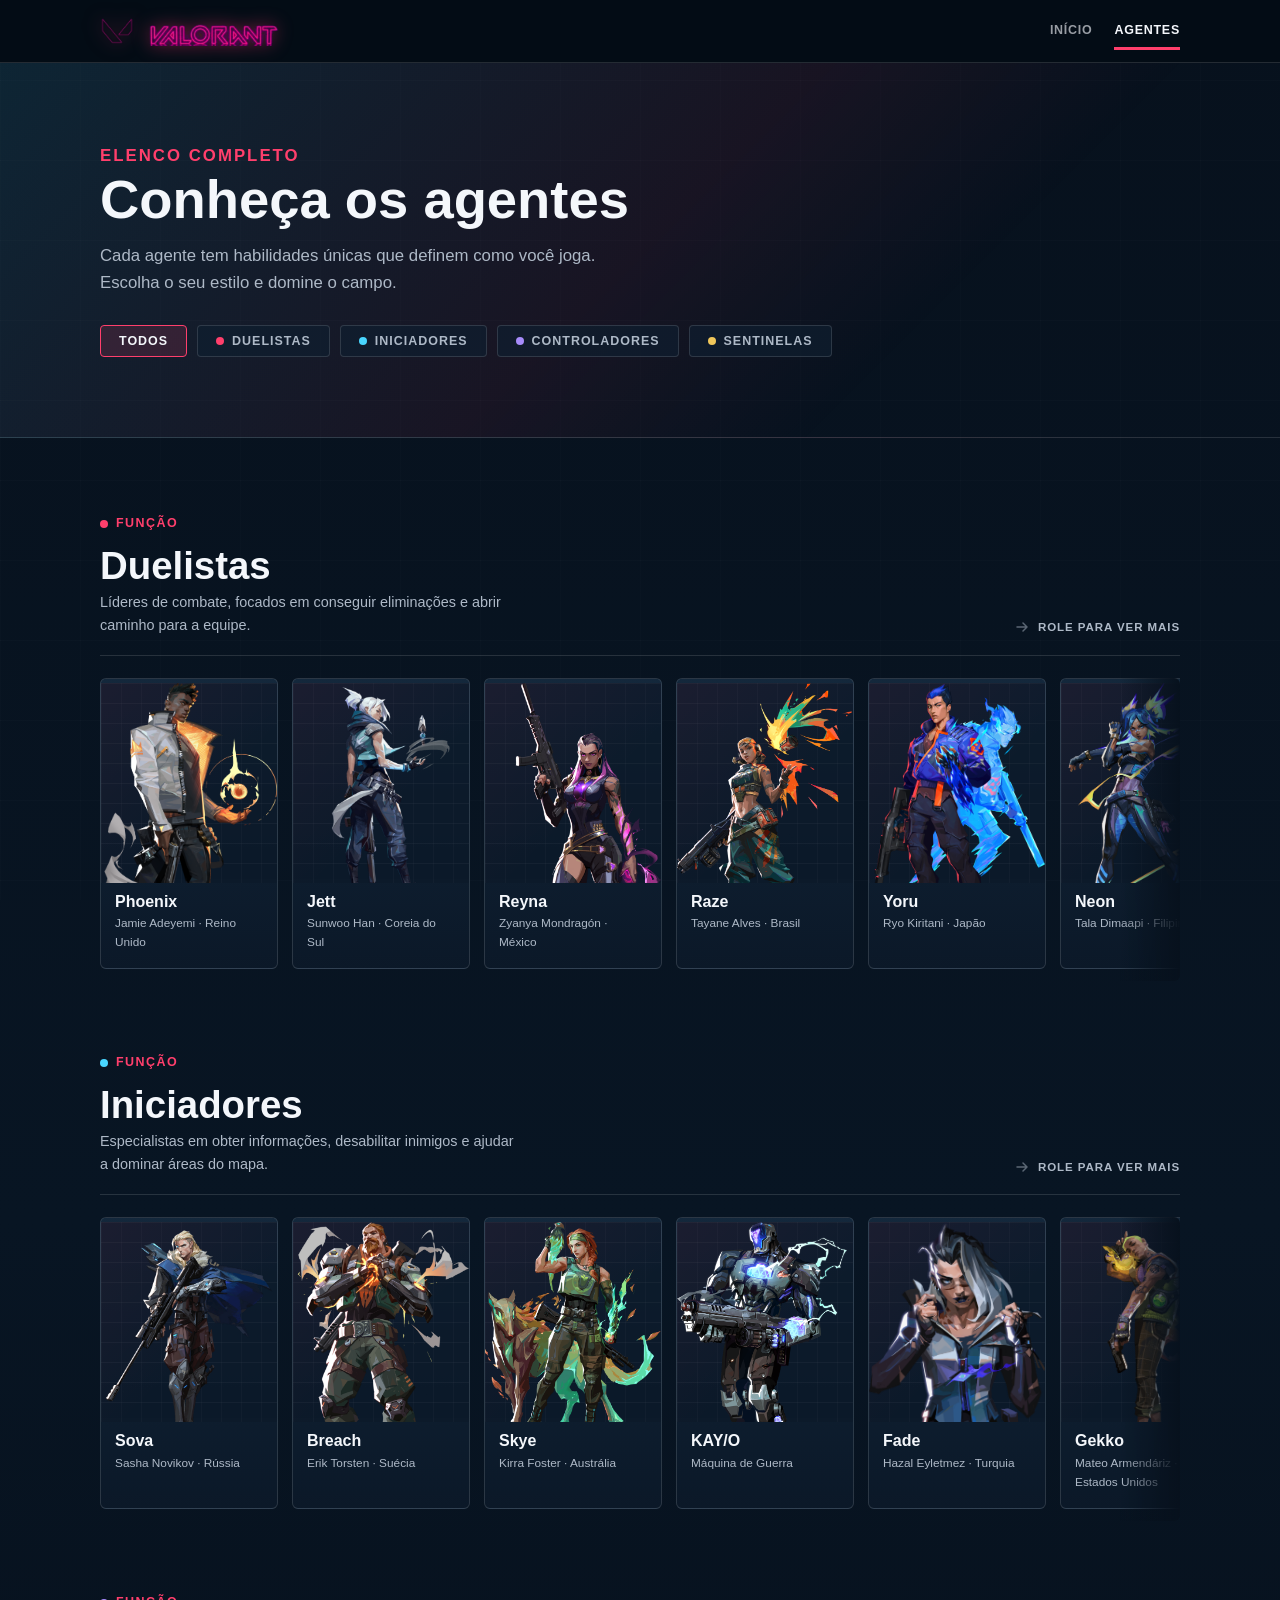
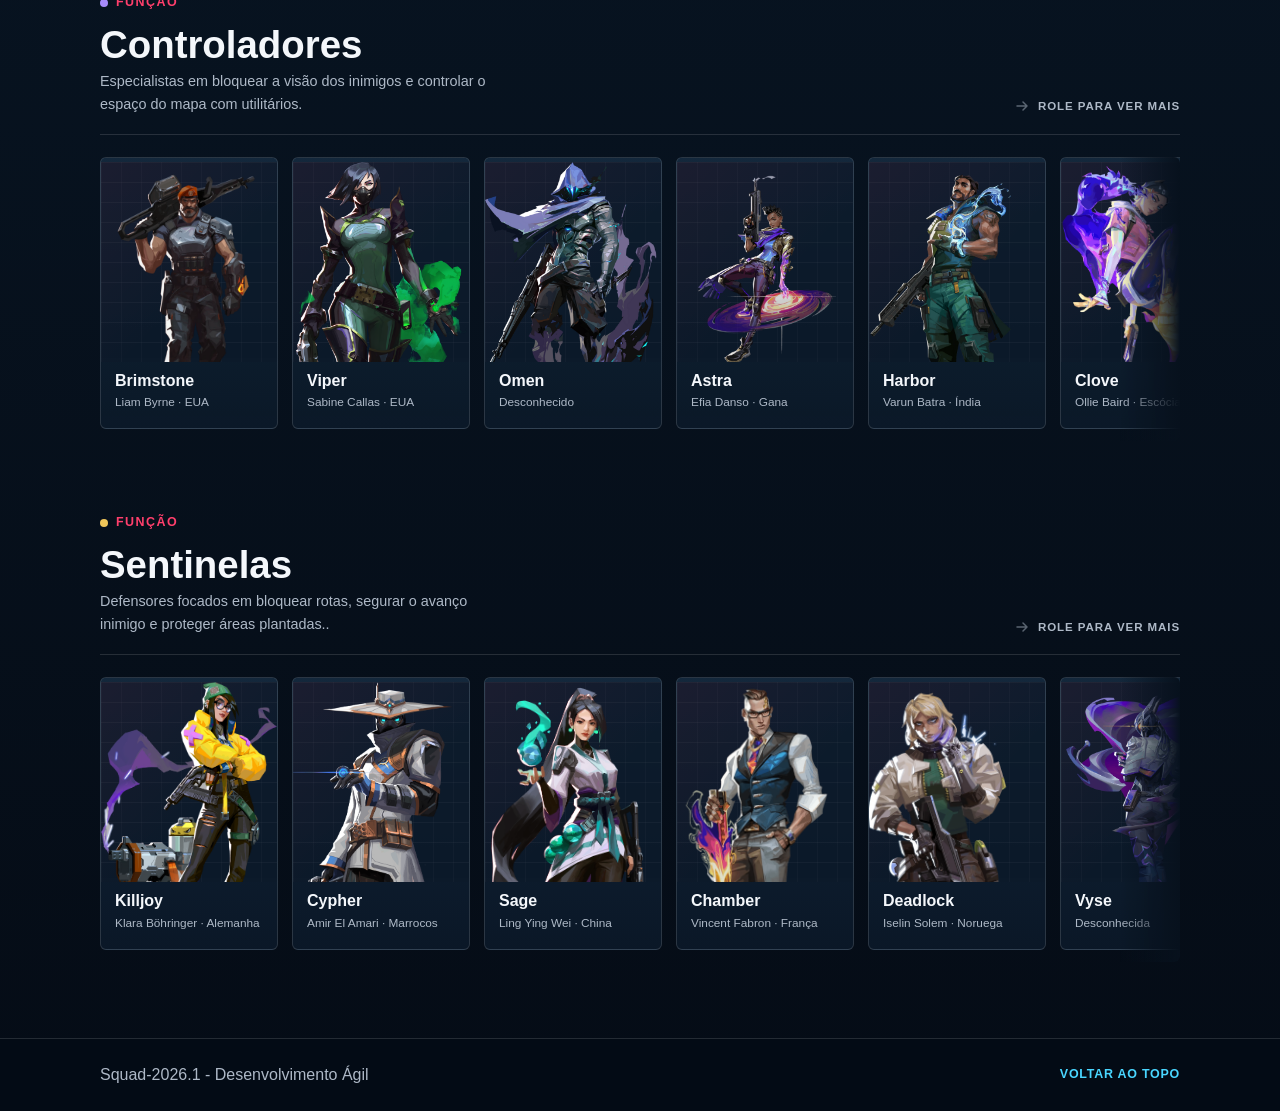
==== agentes.html @ 99fd24c1 "Update frontend and add agents page" ====
<!DOCTYPE html>
<html lang="pt-BR">

<head>
    <meta charset="UTF-8">
    <meta name="viewport" content="width=device-width, initial-scale=1.0">
    <title>Valorant | Agentes</title>
    <link rel="stylesheet" href="style.css">

</head>

<body>

    <header class="site-header">
        <div class="container header-row">
            <a class="brand-logo" href="index.html" aria-label="Valorant - início">
                <img class="brand-mark" src="assets/valorant-mark-transparent.png" alt="">
                <img class="brand-wordmark" src="assets/valorant-logo-transparent.png" alt="Valorant">
            </a>
            <nav class="nav-links" aria-label="Navegação principal">
                <a href="index.html">Início</a>
                <a class="active" href="agentes.html">Agentes</a>
            </nav>
        </div>
    </header>

    <main>

        <section class="agents-hero">
            <div class="container">
                <p class="eyebrow">Elenco completo</p>
                <h1>Conheça os agentes</h1>
                <p>Cada agente tem habilidades únicas que definem como você joga. Escolha o seu estilo e domine o campo.
                </p>

                <div class="role-filter" role="group" aria-label="Filtrar por função">
                    <button class="role-btn active" data-filter="todos">Todos</button>
                    <button class="role-btn" data-filter="duelista">
                        <span class="role-dot dot-duelista"></span> Duelistas
                    </button>
                    <button class="role-btn" data-filter="iniciador">
                        <span class="role-dot dot-iniciador"></span> Iniciadores
                    </button>
                    <button class="role-btn" data-filter="controlador">
                        <span class="role-dot dot-controlador"></span> Controladores
                    </button>
                    <button class="role-btn" data-filter="sentinela">
                        <span class="role-dot dot-sentinela"></span> Sentinelas
                    </button>
                </div>
            </div>
        </section>

        <div class="agents-page container">

            <section class="role-section" data-role-section="duelista" aria-labelledby="role-duelista">
                <div class="role-header">
                    <div class="role-title-group">
                        <p class="role-label">
                            <span class="role-dot dot-duelista"></span>
                            Função
                        </p>
                        <h2 id="role-duelista" style="color:var(--text)">Duelistas</h2>
                        <p class="role-desc">Líderes de combate, focados em conseguir eliminações e abrir caminho para a equipe.</p>
                    </div>
                    <span class="scroll-hint" aria-hidden="true">
                        <svg width="16" height="16" viewBox="0 0 16 16" fill="none">
                            <path d="M3 8h10M9 4l4 4-4 4" stroke="currentColor" stroke-width="1.5"
                                stroke-linecap="round" stroke-linejoin="round" />
                        </svg>
                        Role para ver mais
                    </span>
                </div>

                <div class="agents-track-wrapper">
                    <div class="agents-track" role="list">

                        <div class="agent-card" role="listitem" tabindex="0" data-agent="phoenix" data-name="Phoenix"
                            data-realname="Jamie Adeyemi" data-role="duelista"
                            data-bio="Phoenix é um agente britânico com o poder de controlar o fogo. Ele pode se curar com suas chamas e até ressuscitar no mesmo local após ser eliminado. Versátil e agressivo, é ideal para quem gosta de jogar no limiar do risco."
                            data-ab1key="Q" data-ab1name="Blaze"
                            data-ab1desc="Lança uma parede de fogo que bloqueia visão e cura Phoenix ao tocá-la."
                            data-ab2key="E" data-ab2name="Hot Hands"
                            data-ab2desc="Arremessa uma bola de fogo que explode e cria zona de fogo que cura Phoenix."
                            data-ab3key="C" data-ab3name="Curveball"
                            data-ab3desc="Flash que dobra em volta de cantos, cegando inimigos." data-ab4key="X"
                            data-ab4name="Run it Back"
                            data-ab4desc="Marca sua posição atual. Se morrer durante a ult, renasce com HP parcial nesse ponto."
                            aria-label="Ver detalhes de Phoenix">
                            <div class="agent-photo-placeholder">
                                <svg width="40" height="40" viewBox="0 0 40 40" fill="none">
                                    <circle cx="20" cy="14" r="7" stroke="currentColor" stroke-width="1.5" />
                                    <path d="M6 36c0-7.732 6.268-14 14-14s14 6.268 14 14" stroke="currentColor"
                                        stroke-width="1.5" stroke-linecap="round" />
                                </svg><img class="agent-photo" src="assets/agentes/Phoenix.png" alt="Phoenix">
                            </div>
                            <div class="agent-overlay-icon" aria-hidden="true">
                                <svg width="14" height="14" viewBox="0 0 14 14" fill="none">
                                    <path d="M7 1v12M1 7h12" stroke="white" stroke-width="1.8" stroke-linecap="round" />
                                </svg>
                            </div>
                            <div class="agent-info">
                                <p class="agent-name">Phoenix</p>
                                <p class="agent-real-name">Jamie Adeyemi · Reino Unido</p>
                            </div>
                        </div>

                        <div class="agent-card" role="listitem" tabindex="0" data-agent="jett" data-name="Jett"
                            data-realname="Sunwoo Han" data-role="duelista"
                            data-bio="Jett é uma agente sul-coreana de movimentação ágil. Sua habilidade de usar os ventos a seu favor permite que ela entre e saia de confrontos muito antes que os inimigos possam reagir. É uma das agentes mais escolhidas em alto nível de jogo."
                            data-ab1key="Q" data-ab1name="Correntes de Névoa"
                            data-ab1desc="Joga correntes de fumaça que bloqueiam a visão pelos lados." data-ab2key="E"
                            data-ab2name="Tailwind"
                            data-ab2desc="Jett avança rapidamente na direção em que está se movendo." data-ab3key="C"
                            data-ab3name="Updraft" data-ab3desc="Propulsiona Jett para cima." data-ab4key="X"
                            data-ab4name="Blade Storm"
                            data-ab4desc="Equipa facas de precisão letais. Atirar com precisão restaura as facas."
                            aria-label="Ver detalhes de Jett">
                            <div class="agent-photo-placeholder">
                                <svg width="40" height="40" viewBox="0 0 40 40" fill="none">
                                    <circle cx="20" cy="14" r="7" stroke="currentColor" stroke-width="1.5" />
                                    <path d="M6 36c0-7.732 6.268-14 14-14s14 6.268 14 14" stroke="currentColor"
                                        stroke-width="1.5" stroke-linecap="round" />
                                </svg><img class="agent-photo" src="assets/agentes/Jett.png" alt="Jett">
                            </div>
                            <div class="agent-overlay-icon" aria-hidden="true">
                                <svg width="14" height="14" viewBox="0 0 14 14" fill="none">
                                    <path d="M7 1v12M1 7h12" stroke="white" stroke-width="1.8" stroke-linecap="round" />
                                </svg>
                            </div>
                            <div class="agent-info">
                                <p class="agent-name">Jett</p>
                                <p class="agent-real-name">Sunwoo Han · Coreia do Sul</p>
                            </div>
                        </div>

                        <div class="agent-card" role="listitem" tabindex="0" data-agent="reyna" data-name="Reyna"
                            data-realname="Zyanya Mondragón" data-role="duelista"
                            data-bio="Reyna é uma agente mexicana que se alimenta do caos do combate. Cada inimigo que ela abate deixa uma alma que ela pode consumir para se curar ou se tornar temporariamente invulnerável. Difícil de parar quando está em ritmo."
                            data-ab1key="Q" data-ab1name="Devorar"
                            data-ab1desc="Consome uma alma de inimigo para se curar rapidamente." data-ab2key="E"
                            data-ab2name="Descartar"
                            data-ab2desc="Consome uma alma para ficar brevemente invulnerável e invisível."
                            data-ab3key="C" data-ab3name="Leer"
                            data-ab3desc="Lança um orbe que cega todos os inimigos que olharem para ele."
                            data-ab4key="X" data-ab4name="Empress"
                            data-ab4desc="Ativa frenesi total: recarga instantânea, disparo mais rápido e roubo de vida em kills."
                            aria-label="Ver detalhes de Reyna">
                            <div class="agent-photo-placeholder">
                                <svg width="40" height="40" viewBox="0 0 40 40" fill="none">
                                    <circle cx="20" cy="14" r="7" stroke="currentColor" stroke-width="1.5" />
                                    <path d="M6 36c0-7.732 6.268-14 14-14s14 6.268 14 14" stroke="currentColor"
                                        stroke-width="1.5" stroke-linecap="round" />
                                </svg><img class="agent-photo" src="assets/agentes/Reyna.png" alt="Reyna">
                            </div>
                            <div class="agent-overlay-icon" aria-hidden="true">
                                <svg width="14" height="14" viewBox="0 0 14 14" fill="none">
                                    <path d="M7 1v12M1 7h12" stroke="white" stroke-width="1.8" stroke-linecap="round" />
                                </svg>
                            </div>
                            <div class="agent-info">
                                <p class="agent-name">Reyna</p>
                                <p class="agent-real-name">Zyanya Mondragón · México</p>
                            </div>
                        </div>

                        <div class="agent-card" role="listitem" tabindex="0" data-agent="raze" data-name="Raze"
                            data-realname="Tayane Alves" data-role="duelista"
                            data-bio="Raze é uma agente brasileira de Salvador que ama explosivos. Suas habilidades causam dano em área massivo e ela usa uma granada de propulsão para se mover com velocidade surpreendente."
                            data-ab1key="Q" data-ab1name="Boom Bot"
                            data-ab1desc="Lança um robô que persegue inimigos e explode ao alcançá-los." data-ab2key="E"
                            data-ab2name="Blast Pack"
                            data-ab2desc="Lança uma mochila explosiva. Pode ser detonada para propulsionar Raze no ar."
                            data-ab3key="C" data-ab3name="Paint Shells"
                            data-ab3desc="Granada em cluster que explode em múltiplas sub-granadas." data-ab4key="X"
                            data-ab4name="Showstopper"
                            data-ab4desc="Equipa um lançador de foguetes. Um único disparo causa dano massivo em área."
                            aria-label="Ver detalhes de Raze">
                            <div class="agent-photo-placeholder">
                                <svg width="40" height="40" viewBox="0 0 40 40" fill="none">
                                    <circle cx="20" cy="14" r="7" stroke="currentColor" stroke-width="1.5" />
                                    <path d="M6 36c0-7.732 6.268-14 14-14s14 6.268 14 14" stroke="currentColor"
                                        stroke-width="1.5" stroke-linecap="round" />
                                </svg><img class="agent-photo" src="assets/agentes/Raze.png" alt="Raze">
                            </div>
                            <div class="agent-overlay-icon" aria-hidden="true">
                                <svg width="14" height="14" viewBox="0 0 14 14" fill="none">
                                    <path d="M7 1v12M1 7h12" stroke="white" stroke-width="1.8" stroke-linecap="round" />
                                </svg>
                            </div>
                            <div class="agent-info">
                                <p class="agent-name">Raze</p>
                                <p class="agent-real-name">Tayane Alves · Brasil</p>
                            </div>
                        </div>

                        <div class="agent-card" role="listitem" tabindex="0" data-agent="yoru" data-name="Yoru"
                            data-realname="Ryo Kiritani" data-role="duelista"
                            data-bio="Yoru é um agente japonês mestre em ilusões. Ele usa portais de teletransporte, clones falsos e pode até se tornar intangível, tornando impossível prever seus movimentos."
                            data-ab1key="Q" data-ab1name="Blindside"
                            data-ab1desc="Flash que atravessa paredes e ricocheteia antes de explodir." data-ab2key="E"
                            data-ab2name="Gatecrash"
                            data-ab2desc="Lança âncora de portal; ative para se teletransportar para ela."
                            data-ab3key="C" data-ab3name="Fakeout"
                            data-ab3desc="Envia um clone de passos de Yoru que explode ao contato com inimigos."
                            data-ab4key="X" data-ab4name="Dimensional Drift"
                            data-ab4desc="Yoru entra em outra dimensão: invisível, intangível e capaz de ver pelo mapa."
                            aria-label="Ver detalhes de Yoru">
                            <div class="agent-photo-placeholder">
                                <svg width="40" height="40" viewBox="0 0 40 40" fill="none">
                                    <circle cx="20" cy="14" r="7" stroke="currentColor" stroke-width="1.5" />
                                    <path d="M6 36c0-7.732 6.268-14 14-14s14 6.268 14 14" stroke="currentColor"
                                        stroke-width="1.5" stroke-linecap="round" />
                                </svg><img class="agent-photo" src="assets/agentes/Yoru.png" alt="Yoru">
                            </div>
                            <div class="agent-overlay-icon" aria-hidden="true">
                                <svg width="14" height="14" viewBox="0 0 14 14" fill="none">
                                    <path d="M7 1v12M1 7h12" stroke="white" stroke-width="1.8" stroke-linecap="round" />
                                </svg>
                            </div>
                            <div class="agent-info">
                                <p class="agent-name">Yoru</p>
                                <p class="agent-real-name">Ryo Kiritani · Japão</p>
                            </div>
                        </div>

                        <div class="agent-card" role="listitem" tabindex="0" data-agent="neon" data-name="Neon"
                            data-realname="Tala Nicole Dimaapi" data-role="duelista"
                            data-bio="Neon é uma filipina com a capacidade de converter energia bioelétrica em velocidade extrema e descargas de eletricidade. Ela é a agente mais veloz do jogo, capaz de driblar inimigos com sprints e slides."
                            data-ab1key="Q" data-ab1name="Relay Bolt"
                            data-ab1desc="Lança um parafuso elétrico que quica e atordoa inimigos na área."
                            data-ab2key="E" data-ab2name="High Gear"
                            data-ab2desc="Ativa sprint de alta velocidade e slide. Recarrega com kills." data-ab3key="C"
                            data-ab3name="Fast Lane"
                            data-ab3desc="Lança duas paredes de eletricidade para frente, bloqueando visão lateral."
                            data-ab4key="X" data-ab4name="Overdrive"
                            data-ab4desc="Libera bioeletricidade máxima: raio de precisão contínuo que recarrega com kills."
                            aria-label="Ver detalhes de Neon">
                            <div class="agent-photo-placeholder">
                                <svg width="40" height="40" viewBox="0 0 40 40" fill="none">
                                    <circle cx="20" cy="14" r="7" stroke="currentColor" stroke-width="1.5" />
                                    <path d="M6 36c0-7.732 6.268-14 14-14s14 6.268 14 14" stroke="currentColor"
                                        stroke-width="1.5" stroke-linecap="round" />
                                </svg><img class="agent-photo" src="assets/agentes/Neon.png" alt="Neon">
                            </div>
                            <div class="agent-overlay-icon" aria-hidden="true">
                                <svg width="14" height="14" viewBox="0 0 14 14" fill="none">
                                    <path d="M7 1v12M1 7h12" stroke="white" stroke-width="1.8" stroke-linecap="round" />
                                </svg>
                            </div>
                            <div class="agent-info">
                                <p class="agent-name">Neon</p>
                                <p class="agent-real-name">Tala Dimaapi · Filipinas</p>
                            </div>
                        </div>

                        <div class="agent-card" role="listitem" tabindex="0" data-agent="iso" data-name="Iso"
                            data-realname="Zhao Yu Li" data-role="duelista"
                            data-bio="Iso é um mercenário chinês que entra em um estado de fluxo para desmantelar seus inimigos. Ele reconfigura o campo de batalha com sua energia prismática, isolando oponentes em duelos mortais."
                            data-ab1key="Q" data-ab1name="Undercut"
                            data-ab1desc="Lança um dardo molecular para frente, aplicando fragilidade aos jogadores tocados."
                            data-ab2key="E" data-ab2name="Double Tap"
                            data-ab2desc="Inicia um temporizador de foco. Ao abater inimigos, gera um orbe; atirar nele concede um escudo que absorve um dano."
                            data-ab3key="C" data-ab3name="Contingency"
                            data-ab3desc="Lança uma parede indestrutível de energia prismática para frente, bloqueando balas."
                            data-ab4key="X" data-ab4name="Kill Contract"
                            data-ab4desc="Lança uma coluna de energia, puxando você e o primeiro inimigo atingido para um duelo 1x1 em uma arena interdimensional."
                            aria-label="Ver detalhes de Iso">
                            <div class="agent-photo-placeholder">
                                <svg width="40" height="40" viewBox="0 0 40 40" fill="none">
                                    <circle cx="20" cy="14" r="7" stroke="currentColor" stroke-width="1.5" />
                                    <path d="M6 36c0-7.732 6.268-14 14-14s14 6.268 14 14" stroke="currentColor"
                                        stroke-width="1.5" stroke-linecap="round" />
                                </svg><img class="agent-photo" src="assets/agentes/Iso.png" alt="Iso">
                            </div>
                            <div class="agent-overlay-icon" aria-hidden="true">
                                <svg width="14" height="14" viewBox="0 0 14 14" fill="none">
                                    <path d="M7 1v12M1 7h12" stroke="white" stroke-width="1.8" stroke-linecap="round" />
                                </svg>
                            </div>
                            <div class="agent-info">
                                <p class="agent-name">Iso</p>
                                <p class="agent-real-name">Zhao Yu Li · China</p>
                            </div>
                        </div>

                    </div>
                </div>
            </section>

            <section class="role-section" data-role-section="iniciador" aria-labelledby="role-iniciador">
                <div class="role-header">
                    <div class="role-title-group">
                        <p class="role-label">
                            <span class="role-dot dot-iniciador"></span>
                            Função
                        </p>
                        <h2 id="role-iniciador" style="color:var(--text)">Iniciadores</h2>
                        <p class="role-desc">Especialistas em obter informações, desabilitar inimigos e ajudar a dominar áreas do mapa.</p>
                    </div>
                    <span class="scroll-hint" aria-hidden="true">
                        <svg width="16" height="16" viewBox="0 0 16 16" fill="none">
                            <path d="M3 8h10M9 4l4 4-4 4" stroke="currentColor" stroke-width="1.5"
                                stroke-linecap="round" stroke-linejoin="round" />
                        </svg>
                        Role para ver mais
                    </span>
                </div>
                <div class="agents-track-wrapper">
                    <div class="agents-track" role="list">

                        <div class="agent-card" role="listitem" tabindex="0" data-agent="sova" data-name="Sova"
                            data-realname="Sasha Novikov" data-role="iniciador"
                            data-bio="Sova é um caçador criado na Rússia que usa tecnologia de ponta para rastrear e revelar inimigos onde quer que se escondam. Seu arco e suas flechas de ricochete são ferramentas de informação incomparáveis."
                            data-ab1key="Q" data-ab1name="Shock Bolt"
                            data-ab1desc="Flecha elétrica que pode ser carregada para ricochetear e causa dano."
                            data-ab2key="E" data-ab2name="Owl Drone"
                            data-ab2desc="Drone de reconhecimento que pode marcar inimigos com uma flecha."
                            data-ab3key="C" data-ab3name="Recon Bolt"
                            data-ab3desc="Flecha rastreadora que revela inimigos próximos repetidamente."
                            data-ab4key="X" data-ab4name="Hunter's Fury"
                            data-ab4desc="Três rajadas de energia que atravessam paredes e revelam inimigos atingidos."
                            aria-label="Ver detalhes de Sova">
                            <div class="agent-photo-placeholder">
                                <svg width="40" height="40" viewBox="0 0 40 40" fill="none">
                                    <circle cx="20" cy="14" r="7" stroke="currentColor" stroke-width="1.5" />
                                    <path d="M6 36c0-7.732 6.268-14 14-14s14 6.268 14 14" stroke="currentColor"
                                        stroke-width="1.5" stroke-linecap="round" />
                                </svg><img class="agent-photo" src="assets/agentes/Sova.png" alt="Sova">
                            </div>
                            <div class="agent-overlay-icon" aria-hidden="true">
                                <svg width="14" height="14" viewBox="0 0 14 14" fill="none">
                                    <path d="M7 1v12M1 7h12" stroke="white" stroke-width="1.8" stroke-linecap="round" />
                                </svg>
                            </div>
                            <div class="agent-info">
                                <p class="agent-name">Sova</p>
                                <p class="agent-real-name">Sasha Novikov · Rússia</p>
                            </div>
                        </div>

                        <div class="agent-card" role="listitem" tabindex="0" data-agent="breach" data-name="Breach"
                            data-realname="Erik Torsten" data-role="iniciador"
                            data-bio="Breach é um sueco com braços biônicos poderosos que liberam impulsos sísmicos através de paredes. Ele atordoa, cega e empurra inimigos por estruturas sólidas, sendo um iniciador devastador em mãos coordenadas."
                            data-ab1key="Q" data-ab1name="Flashpoint"
                            data-ab1desc="Flash rápido que atravessa paredes e cega inimigos do outro lado."
                            data-ab2key="E" data-ab2name="Fault Line"
                            data-ab2desc="Tremor carregado que atravessa terreno e atordoa inimigos na área."
                            data-ab3key="C" data-ab3name="Aftershock"
                            data-ab3desc="Impulso que atravessa paredes e causa dano pesado a inimigos do outro lado."
                            data-ab4key="X" data-ab4name="Rolling Thunder"
                            data-ab4desc="Sismo em cascata que percorre um cone à frente, atordoando e derrubando inimigos."
                            aria-label="Ver detalhes de Breach">
                            <div class="agent-photo-placeholder">
                                <svg width="40" height="40" viewBox="0 0 40 40" fill="none">
                                    <circle cx="20" cy="14" r="7" stroke="currentColor" stroke-width="1.5" />
                                    <path d="M6 36c0-7.732 6.268-14 14-14s14 6.268 14 14" stroke="currentColor"
                                        stroke-width="1.5" stroke-linecap="round" />
                                </svg>
                                <img class="agent-photo" src="assets/agentes/Breach.png" alt="Breach">
                            </div>
                            <div class="agent-overlay-icon" aria-hidden="true">
                                <svg width="14" height="14" viewBox="0 0 14 14" fill="none">
                                    <path d="M7 1v12M1 7h12" stroke="white" stroke-width="1.8" stroke-linecap="round" />
                                </svg>
                            </div>
                            <div class="agent-info">
                                <p class="agent-name">Breach</p>
                                <p class="agent-real-name">Erik Torsten · Suécia</p>
                            </div>
                        </div>

                        <div class="agent-card" role="listitem" tabindex="0" data-agent="skye" data-name="Skye"
                            data-realname="Kirra Foster" data-role="iniciador"
                            data-bio="Skye é uma australiana com conexão profunda com a natureza. Ela invoca criaturas selvagens para explorar e atordoar inimigos, e pode até curar aliados com sua luz verde."
                            data-ab1key="Q" data-ab1name="Guiding Light"
                            data-ab1desc="Arremessa um falcão que pode ser ativado para criar um flash que cega inimigos."
                            data-ab2key="E" data-ab2name="Trailblazer"
                            data-ab2desc="Controla um tigre que pode atordoar inimigos ao pular sobre eles."
                            data-ab3key="C" data-ab3name="Regrowth"
                            data-ab3desc="Cura aliados próximos dentro do campo de visão enquanto o canal estiver ativo."
                            data-ab4key="X" data-ab4name="Seekers"
                            data-ab4desc="Libera três buscadores que rastreiam os inimigos mais próximos e os cegam."
                            aria-label="Ver detalhes de Skye">
                            <div class="agent-photo-placeholder">
                                <svg width="40" height="40" viewBox="0 0 40 40" fill="none">
                                    <circle cx="20" cy="14" r="7" stroke="currentColor" stroke-width="1.5" />
                                    <path d="M6 36c0-7.732 6.268-14 14-14s14 6.268 14 14" stroke="currentColor"
                                        stroke-width="1.5" stroke-linecap="round" />
                                </svg><img class="agent-photo" src="assets/agentes/Skye.png" alt="Skye">
                            </div>
                            <div class="agent-overlay-icon" aria-hidden="true">
                                <svg width="14" height="14" viewBox="0 0 14 14" fill="none">
                                    <path d="M7 1v12M1 7h12" stroke="white" stroke-width="1.8" stroke-linecap="round" />
                                </svg>
                            </div>
                            <div class="agent-info">
                                <p class="agent-name">Skye</p>
                                <p class="agent-real-name">Kirra Foster · Austrália</p>
                            </div>
                        </div>

                        <div class="agent-card" role="listitem" tabindex="0" data-agent="kayo" data-name="KAY/O"
                            data-realname="Máquina de Guerra" data-role="iniciador"
                            data-bio="KAY/O é um robô de guerra vindo do futuro, construído com um único propósito: suprimir as habilidades de Radiantes inimigos. Suas facas e granadas podem anular completamente as habilidades dos adversários."
                            data-ab1key="Q" data-ab1name="FLASH/drive"
                            data-ab1desc="Flash que pode ser arremessado rápido ou carregado para explodir depois."
                            data-ab2key="E" data-ab2name="ZERO/point"
                            data-ab2desc="Faca que ao cravar no chão suprime as habilidades de inimigos próximos."
                            data-ab3key="C" data-ab3name="FRAG/ment"
                            data-ab3desc="Granada de fragmento que explode múltiplas vezes na área." data-ab4key="X"
                            data-ab4name="NULL/cmd"
                            data-ab4desc="Suprime inimigos próximos. Fica em modo instável se morrer; pode ser revivido."
                            aria-label="Ver detalhes de KAY/O">
                            <div class="agent-photo-placeholder">
                                <svg width="40" height="40" viewBox="0 0 40 40" fill="none">
                                    <circle cx="20" cy="14" r="7" stroke="currentColor" stroke-width="1.5" />
                                    <path d="M6 36c0-7.732 6.268-14 14-14s14 6.268 14 14" stroke="currentColor"
                                        stroke-width="1.5" stroke-linecap="round" />
                                </svg><img class="agent-photo" src="assets/agentes/KAYO.png" alt="KAY/O">
                            </div>
                            <div class="agent-overlay-icon" aria-hidden="true">
                                <svg width="14" height="14" viewBox="0 0 14 14" fill="none">
                                    <path d="M7 1v12M1 7h12" stroke="white" stroke-width="1.8" stroke-linecap="round" />
                                </svg>
                            </div>
                            <div class="agent-info">
                                <p class="agent-name">KAY/O</p>
                                <p class="agent-real-name">Máquina de Guerra</p>
                            </div>
                        </div>

                        <div class="agent-card" role="listitem" tabindex="0" data-agent="fade" data-name="Fade"
                            data-realname="Hazal Eyletmez" data-role="iniciador"
                            data-bio="Fade é uma turca que usa pesadelos e trevas para rastrear e aterrorizar seus inimigos. Ela invoca sombras de seus próprios medos para revelar e debilitar qualquer um que ouse se esconder."
                            data-ab1key="Q" data-ab1name="Seize"
                            data-ab1desc="Lança uma orbe de escuridão que aprisiona inimigos na área." data-ab2key="E"
                            data-ab2name="Haunt"
                            data-ab2desc="Invoca um olho que revela e marca inimigos visíveis, deixando rastro."
                            data-ab3key="C" data-ab3name="Prowler"
                            data-ab3desc="Criatura sombria que persegue inimigos e os cega ao alcançá-los."
                            data-ab4key="X" data-ab4name="Nightfall"
                            data-ab4desc="Onda de escuridão que surdeia, deixa rastro e aplica debuffs nos atingidos."
                            aria-label="Ver detalhes de Fade">
                            <div class="agent-photo-placeholder">
                                <svg width="40" height="40" viewBox="0 0 40 40" fill="none">
                                    <circle cx="20" cy="14" r="7" stroke="currentColor" stroke-width="1.5" />
                                    <path d="M6 36c0-7.732 6.268-14 14-14s14 6.268 14 14" stroke="currentColor"
                                        stroke-width="1.5" stroke-linecap="round" />
                                </svg><img class="agent-photo" src="assets/agentes/Fade.png" alt="Fade">
                            </div>
                            <div class="agent-overlay-icon" aria-hidden="true">
                                <svg width="14" height="14" viewBox="0 0 14 14" fill="none">
                                    <path d="M7 1v12M1 7h12" stroke="white" stroke-width="1.8" stroke-linecap="round" />
                                </svg>
                            </div>
                            <div class="agent-info">
                                <p class="agent-name">Fade</p>
                                <p class="agent-real-name">Hazal Eyletmez · Turquia</p>
                            </div>
                        </div>

                        <div class="agent-card" role="listitem" tabindex="0" data-agent="gekko" data-name="Gekko"
                            data-realname="Mateo Armendáriz" data-role="iniciador"
                            data-bio="Gekko lidera um grupo unido de criaturas calamitosas. Seus amigos avançam para espalhar os inimigos, e Gekko os persegue para reagrupá-los e atacar novamente."
                            data-ab1key="Q" data-ab1name="Wingman"
                            data-ab1desc="Envia Wingman para buscar inimigos com atordoamento ou plantar/desarmar a Spike."
                            data-ab2key="E" data-ab2name="Dizzy"
                            data-ab2desc="Lança Dizzy pelo ar para atirar plasma em inimigos, cegando-os. O glóbulo pode ser recolhido."
                            data-ab3key="C" data-ab3name="Mosh Pit"
                            data-ab3desc="Lança Mosh, criando uma grande área verde que explode após um atraso."
                            data-ab4key="X" data-ab4name="Thrash"
                            data-ab4desc="Guia Thrash; ative para explodir e deter inimigos. O glóbulo pode ser recolhido para reuso."
                            aria-label="Ver detalhes de Gekko">
                            <div class="agent-photo-placeholder">
                                <svg width="40" height="40" viewBox="0 0 40 40" fill="none">
                                    <circle cx="20" cy="14" r="7" stroke="currentColor" stroke-width="1.5" />
                                    <path d="M6 36c0-7.732 6.268-14 14-14s14 6.268 14 14" stroke="currentColor"
                                        stroke-width="1.5" stroke-linecap="round" />
                                </svg><img class="agent-photo" src="assets/agentes/Gekko.png" alt="Gekko">
                            </div>
                            <div class="agent-overlay-icon" aria-hidden="true">
                                <svg width="14" height="14" viewBox="0 0 14 14" fill="none">
                                    <path d="M7 1v12M1 7h12" stroke="white" stroke-width="1.8" stroke-linecap="round" />
                                </svg>
                            </div>
                            <div class="agent-info">
                                <p class="agent-name">Gekko</p>
                                <p class="agent-real-name">Mateo Armendáriz · Estados Unidos</p>
                            </div>
                        </div>

                        <div class="agent-card" role="listitem" tabindex="0" data-agent="tejo" data-name="Tejo"
                            data-realname="Santiago Rivera" data-role="iniciador"
                            data-bio="Vindo da Colômbia, Tejo é um homem de ação que usa uma abordagem explosiva para expulsar os inimigos e dominar espaços. Como ele mesmo diz: 'Eu os expulso. Você os finaliza.'"
                            data-ab1key="Q" data-ab1name="Entrega Especial"
                            data-ab1desc="Equipa e controla um drone furtivo. Ative para acionar um pulso que causa Supressão e revela inimigos."
                            data-ab2key="E" data-ab2name="Rajada Guiada"
                            data-ab2desc="Abre o mapa tático para lançar projéteis autônomos em até dois locais-alvo selecionados."
                            data-ab3key="C" data-ab3name="Drone Furtivo"
                            data-ab3desc="Lança uma granada adesiva que gruda e explode, causando Concussão a qualquer alvo atingido."
                            data-ab4key="X" data-ab4name="Armagedon"
                            data-ab4desc="Libera uma onda de explosões ao longo de um trecho selecionado, forçando a movimentação inimiga."
                            aria-label="Ver detalhes de Tejo">
                            <div class="agent-photo-placeholder">
                                <svg width="40" height="40" viewBox="0 0 40 40" fill="none">
                                    <circle cx="20" cy="14" r="7" stroke="currentColor" stroke-width="1.5" />
                                    <path d="M6 36c0-7.732 6.268-14 14-14s14 6.268 14 14" stroke="currentColor"
                                        stroke-width="1.5" stroke-linecap="round" />
                                </svg><img class="agent-photo" src="assets/agentes/Tejo.png" alt="Tejo">
                            </div>
                            <div class="agent-overlay-icon" aria-hidden="true">
                                <svg width="14" height="14" viewBox="0 0 14 14" fill="none">
                                    <path d="M7 1v12M1 7h12" stroke="white" stroke-width="1.8" stroke-linecap="round" />
                                </svg>
                            </div>
                            <div class="agent-info">
                                <p class="agent-name">Tejo</p>
                                <p class="agent-real-name">Santiago Rivera · Colômbia</p>
                            </div>
                        </div>

                    </div>
                </div>
            </section>

            <section class="role-section" data-role-section="controlador" aria-labelledby="role-controlador">
                <div class="role-header">
                    <div class="role-title-group">
                        <p class="role-label">
                            <span class="role-dot dot-controlador"></span>
                            Função
                        </p>
                        <h2 id="role-controlador" style="color:var(--text)">Controladores</h2>
                        <p class="role-desc">Especialistas em bloquear a visão dos inimigos e controlar o espaço do mapa com utilitários.</p>
                    </div>
                    <span class="scroll-hint" aria-hidden="true">
                        <svg width="16" height="16" viewBox="0 0 16 16" fill="none">
                            <path d="M3 8h10M9 4l4 4-4 4" stroke="currentColor" stroke-width="1.5"
                                stroke-linecap="round" stroke-linejoin="round" />
                        </svg>
                        Role para ver mais
                    </span>
                </div>
                <div class="agents-track-wrapper">
                    <div class="agents-track" role="list">

                        <div class="agent-card" role="listitem" tabindex="0" data-agent="brimstone"
                            data-name="Brimstone" data-realname="Liam Byrne" data-role="controlador"
                            data-bio="Brimstone é um veterano americano que usa um ombro-tech orbital para lançar fumaças, estimular aliados e chamar strikes do céu. É o controlador mais fácil para iniciantes aprenderem."
                            data-ab1key="Q" data-ab1name="Incendiary"
                            data-ab1desc="Lança uma granada de incêndio que cria uma zona de fogo persistente."
                            data-ab2key="E" data-ab2name="Stim Beacon"
                            data-ab2desc="Coloca uma baliza que dá buff de rapidez para aliados próximos."
                            data-ab3key="C" data-ab3name="Sky Smoke"
                            data-ab3desc="Pelo minimapa, escolhe pontos no mapa para lançar fumaças orbitais."
                            data-ab4key="X" data-ab4name="Orbital Strike"
                            data-ab4desc="Chama um laser orbital que causa dano massivo contínuo em uma área."
                            aria-label="Ver detalhes de Brimstone">
                            <div class="agent-photo-placeholder">
                                <svg width="40" height="40" viewBox="0 0 40 40" fill="none">
                                    <circle cx="20" cy="14" r="7" stroke="currentColor" stroke-width="1.5" />
                                    <path d="M6 36c0-7.732 6.268-14 14-14s14 6.268 14 14" stroke="currentColor"
                                        stroke-width="1.5" stroke-linecap="round" />
                                </svg><img class="agent-photo" src="assets/agentes/Brimstone.png" alt="Brimstone">
                            </div>
                            <div class="agent-overlay-icon" aria-hidden="true">
                                <svg width="14" height="14" viewBox="0 0 14 14" fill="none">
                                    <path d="M7 1v12M1 7h12" stroke="white" stroke-width="1.8" stroke-linecap="round" />
                                </svg>
                            </div>
                            <div class="agent-info">
                                <p class="agent-name">Brimstone</p>
                                <p class="agent-real-name">Liam Byrne · EUA</p>
                            </div>
                        </div>

                        <div class="agent-card" role="listitem" tabindex="0" data-agent="viper" data-name="Viper"
                            data-realname="Sabine Callas" data-role="controlador"
                            data-bio="Viper é uma cientista americana especialista em venenos e produtos químicos. Suas fumaças tóxicas reduzem o HP máximo dos inimigos, tornando-a letal em mapas onde o terreno pode ser controlado por gases."
                            data-ab1key="Q" data-ab1name="Poison Cloud"
                            data-ab1desc="Lança dispositivo que emite fumaça tóxica. Pode ser reativado durante a rodada."
                            data-ab2key="E" data-ab2name="Toxic Screen"
                            data-ab2desc="Ativa parede de gás longa que bloqueia visão e envenena quem atravessa."
                            data-ab3key="C" data-ab3name="Snake Bite"
                            data-ab3desc="Granada de ácido, causando dano e reduzindo o HP máximo dos inimigos."
                            data-ab4key="X" data-ab4name="Viper's Pit"
                            data-ab4desc="Área gigante em névoa venenosa. Inimigos dentro ficam visíveis para Viper."
                            aria-label="Ver detalhes de Viper">
                            <div class="agent-photo-placeholder">
                                <svg width="40" height="40" viewBox="0 0 40 40" fill="none">
                                    <circle cx="20" cy="14" r="7" stroke="currentColor" stroke-width="1.5" />
                                    <path d="M6 36c0-7.732 6.268-14 14-14s14 6.268 14 14" stroke="currentColor"
                                        stroke-width="1.5" stroke-linecap="round" />
                                </svg><img class="agent-photo" src="assets/agentes/Viper.png" alt="Viper">
                            </div>
                            <div class="agent-overlay-icon" aria-hidden="true">
                                <svg width="14" height="14" viewBox="0 0 14 14" fill="none">
                                    <path d="M7 1v12M1 7h12" stroke="white" stroke-width="1.8" stroke-linecap="round" />
                                </svg>
                            </div>
                            <div class="agent-info">
                                <p class="agent-name">Viper</p>
                                <p class="agent-real-name">Sabine Callas · EUA</p>
                            </div>
                        </div>

                        <div class="agent-card" role="listitem" tabindex="0" data-agent="omen" data-name="Omen"
                            data-realname="Desconhecido" data-role="controlador"
                            data-bio="Omen é uma entidade sombria de origem misteriosa. Ele se move nas sombras, cega inimigos com flashes psíquicas e pode se teletransportar pelo mapa inteiro."
                            data-ab1key="Q" data-ab1name="Paranoia"
                            data-ab1desc="Projétil invisível de sombra que surdeia e cega qualquer inimigo atingido."
                            data-ab2key="E" data-ab2name="Dark Cover"
                            data-ab2desc="Lança orbes de fumaça a longa distância pelo minimapa." data-ab3key="C"
                            data-ab3name="Shrouded Step"
                            data-ab3desc="Teletransporte de curto alcance — ideal para flancos e reposicionamento."
                            data-ab4key="X" data-ab4name="From the Shadows"
                            data-ab4desc="Teletransporte para qualquer ponto do mapa. Pode ser interrompido por inimigos."
                            aria-label="Ver detalhes de Omen">
                            <div class="agent-photo-placeholder">
                                <svg width="40" height="40" viewBox="0 0 40 40" fill="none">
                                    <circle cx="20" cy="14" r="7" stroke="currentColor" stroke-width="1.5" />
                                    <path d="M6 36c0-7.732 6.268-14 14-14s14 6.268 14 14" stroke="currentColor"
                                        stroke-width="1.5" stroke-linecap="round" />
                                </svg><img class="agent-photo" src="assets/agentes/Omen.png" alt="Omen">
                            </div>
                            <div class="agent-overlay-icon" aria-hidden="true">
                                <svg width="14" height="14" viewBox="0 0 14 14" fill="none">
                                    <path d="M7 1v12M1 7h12" stroke="white" stroke-width="1.8" stroke-linecap="round" />
                                </svg>
                            </div>
                            <div class="agent-info">
                                <p class="agent-name">Omen</p>
                                <p class="agent-real-name">Desconhecido</p>
                            </div>
                        </div>

                        <div class="agent-card" role="listitem" tabindex="0" data-agent="astra" data-name="Astra"
                            data-realname="Efia Danso" data-role="controlador"
                            data-bio="Astra é uma ghanense que entra em forma astral para colocar estrelas pelo mapa e depois ativá-las como fumaças, puxões gravitacionais ou explosões. É o controlador mais complexo do jogo."
                            data-ab1key="Q" data-ab1name="Nebula / Dissipate"
                            data-ab1desc="Ativa estrela como fumaça ou a dissipa brevemente para criar falsa cobertura."
                            data-ab2key="E" data-ab2name="Gravity Well"
                            data-ab2desc="Ativa estrela como poço gravitacional que puxa e fragiliza inimigos."
                            data-ab3key="C" data-ab3name="Nova Pulse"
                            data-ab3desc="Ativa estrela como pulso que atordoa inimigos próximos." data-ab4key="X"
                            data-ab4name="Cosmic Divide"
                            data-ab4desc="Parede infinita que atravessa o mapa inteiro, bloqueando balas e sons."
                            aria-label="Ver detalhes de Astra">
                            <div class="agent-photo-placeholder">
                                <svg width="40" height="40" viewBox="0 0 40 40" fill="none">
                                    <circle cx="20" cy="14" r="7" stroke="currentColor" stroke-width="1.5" />
                                    <path d="M6 36c0-7.732 6.268-14 14-14s14 6.268 14 14" stroke="currentColor"
                                        stroke-width="1.5" stroke-linecap="round" />
                                </svg><img class="agent-photo" src="assets/agentes/Astra.png" alt="Astra">
                            </div>
                            <div class="agent-overlay-icon" aria-hidden="true">
                                <svg width="14" height="14" viewBox="0 0 14 14" fill="none">
                                    <path d="M7 1v12M1 7h12" stroke="white" stroke-width="1.8" stroke-linecap="round" />
                                </svg>
                            </div>
                            <div class="agent-info">
                                <p class="agent-name">Astra</p>
                                <p class="agent-real-name">Efia Danso · Gana</p>
                            </div>
                        </div>

                        <div class="agent-card" role="listitem" tabindex="0" data-agent="harbor" data-name="Harbor"
                            data-realname="Varun Batra" data-role="controlador"
                            data-bio="Vindo da Índia, Harbor domina o campo de batalha empunhando tecnologia ancestral com controle sobre a água. Ele desencadeia corredeiras espumantes e ondas esmagadoras para proteger aliados."
                            data-ab1key="Q" data-ab1name="Cove"
                            data-ab1desc="Lança uma esfera de água que bloqueia visão e absorve danos de balas."
                            data-ab2key="E" data-ab2name="High Tide"
                            data-ab2desc="Guia uma parede de água direcional no chão. Inimigos atingidos são desacelerados."
                            data-ab3key="C" data-ab3name="Cascade"
                            data-ab3desc="Lança uma onda de água que avança e atravessa paredes, desacelerando os adversários."
                            data-ab4key="X" data-ab4name="Reckoning"
                            data-ab4desc="Invoca uma poça de gêiseres no chão. Inimigos são alvos de sucessivos ataques concussivos."
                            aria-label="Ver detalhes de Harbor">
                            <div class="agent-photo-placeholder">
                                <svg width="40" height="40" viewBox="0 0 40 40" fill="none">
                                    <circle cx="20" cy="14" r="7" stroke="currentColor" stroke-width="1.5" />
                                    <path d="M6 36c0-7.732 6.268-14 14-14s14 6.268 14 14" stroke="currentColor"
                                        stroke-width="1.5" stroke-linecap="round" />
                                </svg><img class="agent-photo" src="assets/agentes/Harbor.png" alt="Harbor">
                            </div>
                            <div class="agent-overlay-icon" aria-hidden="true">
                                <svg width="14" height="14" viewBox="0 0 14 14" fill="none">
                                    <path d="M7 1v12M1 7h12" stroke="white" stroke-width="1.8" stroke-linecap="round" />
                                </svg>
                            </div>
                            <div class="agent-info">
                                <p class="agent-name">Harbor</p>
                                <p class="agent-real-name">Varun Batra · Índia</p>
                            </div>
                        </div>

                        <div class="agent-card" role="listitem" tabindex="0" data-agent="clove" data-name="Clove"
                            data-realname="Ollie Baird" data-role="controlador"
                            data-bio="A jovem imortal Clove traz a confusão direto do além-túmulo. Clove desafia a morte e continua controlando o campo de batalha escocês mesmo após cair em combate."
                            data-ab1key="Q" data-ab1name="Meddle"
                            data-ab1desc="Lança um fragmento de essência da imortalidade que deteriora temporariamente os alvos."
                            data-ab2key="E" data-ab2name="Ruse"
                            data-ab2desc="Abre o mapa tático para definir fumaças. Pode ser usado mesmo após Clove ser eliminade."
                            data-ab3key="C" data-ab3name="Pick-Me-Up"
                            data-ab3desc="Absorve a energia de um inimigo caído abatido, concedendo velocidade e vida extras."
                            data-ab4key="X" data-ab4name="Not Dead Yet"
                            data-ab4desc="Ressuscita temporariamente após morrer. É necessário abater ou ganhar assistência para permanecer vive."
                            aria-label="Ver detalhes de Clove">
                            <div class="agent-photo-placeholder">
                                <svg width="40" height="40" viewBox="0 0 40 40" fill="none">
                                    <circle cx="20" cy="14" r="7" stroke="currentColor" stroke-width="1.5" />
                                    <path d="M6 36c0-7.732 6.268-14 14-14s14 6.268 14 14" stroke="currentColor"
                                        stroke-width="1.5" stroke-linecap="round" />
                                </svg><img class="agent-photo" src="assets/agentes/Clove.png" alt="Clove">
                            </div>
                            <div class="agent-overlay-icon" aria-hidden="true">
                                <svg width="14" height="14" viewBox="0 0 14 14" fill="none">
                                    <path d="M7 1v12M1 7h12" stroke="white" stroke-width="1.8" stroke-linecap="round" />
                                </svg>
                            </div>
                            <div class="agent-info">
                                <p class="agent-name">Clove</p>
                                <p class="agent-real-name">Ollie Baird · Escócia</p>
                            </div>
                        </div>

                    </div>
                </div>
            </section>

            <section class="role-section" data-role-section="sentinela" aria-labelledby="role-sentinela">
                <div class="role-header">
                    <div class="role-title-group">
                        <p class="role-label">
                            <span class="role-dot dot-sentinela"></span>
                            Função
                        </p>
                        <h2 id="role-sentinela" style="color:var(--text)">Sentinelas</h2>
                        <p class="role-desc">Defensores focados em bloquear rotas, segurar o avanço inimigo e proteger áreas plantadas..</p>
                    </div>
                    <span class="scroll-hint" aria-hidden="true">
                        <svg width="16" height="16" viewBox="0 0 16 16" fill="none">
                            <path d="M3 8h10M9 4l4 4-4 4" stroke="currentColor" stroke-width="1.5"
                                stroke-linecap="round" stroke-linejoin="round" />
                        </svg>
                        Role para ver mais
                    </span>
                </div>
                <div class="agents-track-wrapper">
                    <div class="agents-track" role="list">

                        <div class="agent-card" role="listitem" tabindex="0" data-agent="killjoy" data-name="Killjoy"
                            data-realname="Klara Böhringer" data-role="sentinela"
                            data-bio="Killjoy é uma engenheira alemã que constrói gadgets poderosos para defender sites sozinha. Suas torretas, granadas e lockdown a tornam o pesadelo de qualquer push adversário."
                            data-ab1key="Q" data-ab1name="Alarmbot"
                            data-ab1desc="Robô que detecta e persegue inimigos, explodindo e aplicando debuff."
                            data-ab2key="E" data-ab2name="Turret"
                            data-ab2desc="Pastilha que atira em inimigos em um cone de 180°, revelando sua posição."
                            data-ab3key="C" data-ab3name="Nanoswarm"
                            data-ab3desc="Granada escondível que libera um enxame de nanobots causando dano."
                            data-ab4key="X" data-ab4name="Lockdown"
                            data-ab4desc="Dispositivo que após alguns segundos aprisiona todos os inimigos no raio de ação."
                            aria-label="Ver detalhes de Killjoy">
                            <div class="agent-photo-placeholder">
                                <svg width="40" height="40" viewBox="0 0 40 40" fill="none">
                                    <circle cx="20" cy="14" r="7" stroke="currentColor" stroke-width="1.5" />
                                    <path d="M6 36c0-7.732 6.268-14 14-14s14 6.268 14 14" stroke="currentColor"
                                        stroke-width="1.5" stroke-linecap="round" />
                                </svg><img class="agent-photo" src="assets/agentes/Killjoy.png" alt="Killjoy">
                            </div>
                            <div class="agent-overlay-icon" aria-hidden="true">
                                <svg width="14" height="14" viewBox="0 0 14 14" fill="none">
                                    <path d="M7 1v12M1 7h12" stroke="white" stroke-width="1.8" stroke-linecap="round" />
                                </svg>
                            </div>
                            <div class="agent-info">
                                <p class="agent-name">Killjoy</p>
                                <p class="agent-real-name">Klara Böhringer · Alemanha</p>
                            </div>
                        </div>

                        <div class="agent-card" role="listitem" tabindex="0" data-agent="cypher" data-name="Cypher"
                            data-realname="Amir El Amari" data-role="sentinela"
                            data-bio="Cypher é um espião marroquino obcecado por informação e segredos. Suas câmeras e armadilhas criam uma rede de vigilância que nenhum inimigo pode passar sem ser detectado."
                            data-ab1key="Q" data-ab1name="Cyber Cage"
                            data-ab1desc="Lança uma gaiola de energia que bloqueia visão e desacelera inimigos."
                            data-ab2key="E" data-ab2name="Spycam"
                            data-ab2desc="Câmera que revela inimigos e pode marcar com dardo rastreador."
                            data-ab3key="C" data-ab3name="Trapwire"
                            data-ab3desc="Arame invisível que prende e revela inimigos que passam por ele."
                            data-ab4key="X" data-ab4name="Neural Theft"
                            data-ab4desc="Usa o cadáver de um inimigo para revelar a posição de todos os inimigos vivos."
                            aria-label="Ver detalhes de Cypher">
                            <div class="agent-photo-placeholder">
                                <svg width="40" height="40" viewBox="0 0 40 40" fill="none">
                                    <circle cx="20" cy="14" r="7" stroke="currentColor" stroke-width="1.5" />
                                    <path d="M6 36c0-7.732 6.268-14 14-14s14 6.268 14 14" stroke="currentColor"
                                        stroke-width="1.5" stroke-linecap="round" />
                                </svg><img class="agent-photo" src="assets/agentes/Cypher.png" alt="Cypher">
                            </div>
                            <div class="agent-overlay-icon" aria-hidden="true">
                                <svg width="14" height="14" viewBox="0 0 14 14" fill="none">
                                    <path d="M7 1v12M1 7h12" stroke="white" stroke-width="1.8" stroke-linecap="round" />
                                </svg>
                            </div>
                            <div class="agent-info">
                                <p class="agent-name">Cypher</p>
                                <p class="agent-real-name">Amir El Amari · Marrocos</p>
                            </div>
                        </div>

                        <div class="agent-card" role="listitem" tabindex="0" data-agent="sage" data-name="Sage"
                            data-realname="Ling Ying Wei" data-role="sentinela"
                            data-bio="Sage é uma chinesa com poderes de cura e criação de barreiras. Ela é a única agente do jogo capaz de ressuscitar aliados mortos, tornando-a uma peça indispensável em qualquer composição de time."
                            data-ab1key="Q" data-ab1name="Slow Orb"
                            data-ab1desc="Lança orbe que cria zona que desacelera fortemente inimigos." data-ab2key="E"
                            data-ab2name="Healing Orb" data-ab2desc="Cura um aliado ou a si mesma ao longo do tempo."
                            data-ab3key="C" data-ab3name="Barrier Orb"
                            data-ab3desc="Cria uma parede sólida de pedra que pode bloquear entradas e elevar jogadores."
                            data-ab4key="X" data-ab4name="Resurrection"
                            data-ab4desc="Ressuscita um aliado morto com HP total. A habilidade mais única do jogo."
                            aria-label="Ver detalhes de Sage">
                            <div class="agent-photo-placeholder">
                                <svg width="40" height="40" viewBox="0 0 40 40" fill="none">
                                    <circle cx="20" cy="14" r="7" stroke="currentColor" stroke-width="1.5" />
                                    <path d="M6 36c0-7.732 6.268-14 14-14s14 6.268 14 14" stroke="currentColor"
                                        stroke-width="1.5" stroke-linecap="round" />
                                </svg><img class="agent-photo" src="assets/agentes/Sage.png" alt="Sage">
                            </div>
                            <div class="agent-overlay-icon" aria-hidden="true">
                                <svg width="14" height="14" viewBox="0 0 14 14" fill="none">
                                    <path d="M7 1v12M1 7h12" stroke="white" stroke-width="1.8" stroke-linecap="round" />
                                </svg>
                            </div>
                            <div class="agent-info">
                                <p class="agent-name">Sage</p>
                                <p class="agent-real-name">Ling Ying Wei · China</p>
                            </div>
                        </div>

                        <div class="agent-card" role="listitem" tabindex="0" data-agent="chamber" data-name="Chamber"
                            data-realname="Vincent Fabron" data-role="sentinela"
                            data-bio="Chamber é um armeiro francês elegante. Diferente dos outros sentinelas, ele é agressivo: usa âncoras para reposicionar rapidamente e equipa armas personalizadas devastadoras."
                            data-ab1key="Q" data-ab1name="Headhunter"
                            data-ab1desc="Equipa uma pistola pesada de alta precisão para duelos de longa distância."
                            data-ab2key="E" data-ab2name="Rendezvous"
                            data-ab2desc="Coloca âncora de teletransporte para escapar de enrascadas rapidamente."
                            data-ab3key="C" data-ab3name="Trademark"
                            data-ab3desc="Armadilha que ao detectar inimigo cria zona de lentidão." data-ab4key="X"
                            data-ab4name="Tour de Force"
                            data-ab4desc="Equipa um sniper letal. Kills criam zonas que atrasam os adversários."
                            aria-label="Ver detalhes de Chamber">
                            <div class="agent-photo-placeholder">
                                <svg width="40" height="40" viewBox="0 0 40 40" fill="none">
                                    <circle cx="20" cy="14" r="7" stroke="currentColor" stroke-width="1.5" />
                                    <path d="M6 36c0-7.732 6.268-14 14-14s14 6.268 14 14" stroke="currentColor"
                                        stroke-width="1.5" stroke-linecap="round" />
                                </svg><img class="agent-photo" src="assets/agentes/Chamber.png" alt="Chamber">
                            </div>
                            <div class="agent-overlay-icon" aria-hidden="true">
                                <svg width="14" height="14" viewBox="0 0 14 14" fill="none">
                                    <path d="M7 1v12M1 7h12" stroke="white" stroke-width="1.8" stroke-linecap="round" />
                                </svg>
                            </div>
                            <div class="agent-info">
                                <p class="agent-name">Chamber</p>
                                <p class="agent-real-name">Vincent Fabron · França</p>
                            </div>
                        </div>

                        <div class="agent-card" role="listitem" tabindex="0" data-agent="deadlock" data-name="Deadlock"
                            data-realname="Iselin Solem" data-role="sentinela"
                            data-bio="Deadlock é uma agente norueguesa que usa tecnologia de nanofios de ponta para proteger posições, prendendo seus inimigos em um labirinto letal. Ninguém escapa de sua vigilância."
                            data-ab1key="Q" data-ab1name="Sonic Sensor"
                            data-ab1desc="Monitora o som na área. Atordoa inimigos se detectar passos fortes ou tiros."
                            data-ab2key="E" data-ab2name="Barrier Mesh"
                            data-ab2desc="Lança um disco que gera uma rede estelar bloqueando movimento."
                            data-ab3key="C" data-ab3name="GravNet"
                            data-ab3desc="Granada de rede que força os inimigos pegos na área a se agacharem e moverem devagar."
                            data-ab4key="X" data-ab4name="Annihilation"
                            data-ab4desc="Pulso de nanofios que captura o primeiro inimigo atingido, puxando-o para um final letal."
                            aria-label="Ver detalhes de Deadlock">
                            <div class="agent-photo-placeholder">
                                <svg width="40" height="40" viewBox="0 0 40 40" fill="none">
                                    <circle cx="20" cy="14" r="7" stroke="currentColor" stroke-width="1.5" />
                                    <path d="M6 36c0-7.732 6.268-14 14-14s14 6.268 14 14" stroke="currentColor"
                                        stroke-width="1.5" stroke-linecap="round" />
                                </svg><img class="agent-photo" src="assets/agentes/Deadlock.png" alt="Deadlock">
                            </div>
                            <div class="agent-overlay-icon" aria-hidden="true">
                                <svg width="14" height="14" viewBox="0 0 14 14" fill="none">
                                    <path d="M7 1v12M1 7h12" stroke="white" stroke-width="1.8" stroke-linecap="round" />
                                </svg>
                            </div>
                            <div class="agent-info">
                                <p class="agent-name">Deadlock</p>
                                <p class="agent-real-name">Iselin Solem · Noruega</p>
                            </div>
                        </div>

                        <div class="agent-card" role="listitem" tabindex="0" data-agent="vyse" data-name="Vyse"
                            data-realname="Desconhecida" data-role="sentinela"
                            data-bio="A mente metálica de Vyse prende o inimigo e desmantela seus planos usando metal líquido. De origem misteriosa, ela impõe respeito isolando alvos e inutilizando seu armamento."
                            data-ab1key="Q" data-ab1name="Shear"
                            data-ab1desc="Instala uma armadilha que, quando acionada, ergue uma parede indestrutível para separar o inimigo."
                            data-ab2key="E" data-ab2name="Arc Rose"
                            data-ab2desc="Lança uma rosa de metal na parede. Ative-a para cegar os jogadores que olharem diretamente."
                            data-ab3key="C" data-ab3name="Razorvine"
                            data-ab3desc="Lança videiras metálicas invisíveis que, ao ativadas, causam grande dano a quem cruzar."
                            data-ab4key="X" data-ab4name="Steel Garden"
                            data-ab4desc="Pulso irradiado que trava temporariamente as armas primárias dos inimigos pegos na área."
                            aria-label="Ver detalhes de Vyse">
                            <div class="agent-photo-placeholder">
                                <svg width="40" height="40" viewBox="0 0 40 40" fill="none">
                                    <circle cx="20" cy="14" r="7" stroke="currentColor" stroke-width="1.5" />
                                    <path d="M6 36c0-7.732 6.268-14 14-14s14 6.268 14 14" stroke="currentColor"
                                        stroke-width="1.5" stroke-linecap="round" />
                                </svg><img class="agent-photo" src="assets/agentes/Vyse.png" alt="Vyse">
                            </div>
                            <div class="agent-overlay-icon" aria-hidden="true">
                                <svg width="14" height="14" viewBox="0 0 14 14" fill="none">
                                    <path d="M7 1v12M1 7h12" stroke="white" stroke-width="1.8" stroke-linecap="round" />
                                </svg>
                            </div>
                            <div class="agent-info">
                                <p class="agent-name">Vyse</p>
                                <p class="agent-real-name">Desconhecida</p>
                            </div>
                        </div>

                    </div>
                </div>
            </section>

        </div>
    </main>

    <footer class="site-footer">
        <div class="container footer-row">
            <p>Squad-2026.1 - Desenvolvimento Ágil</p>
            <a href="#top">Voltar ao topo</a>
        </div>
    </footer>

    <div class="modal-backdrop" id="agentModal" role="dialog" aria-modal="true" aria-labelledby="modalName">
        <div class="modal" id="modalBox">
            <button class="modal-close" id="modalClose" aria-label="Fechar">&times;</button>

            <div class="modal-photo-col" id="modalPhotoCol">
                <div class="modal-photo-placeholder" id="modalPhotoPlaceholder">
                    <svg width="52" height="52" viewBox="0 0 52 52" fill="none">
                        <circle cx="26" cy="18" r="10" stroke="currentColor" stroke-width="1.5" />
                        <path d="M6 48c0-11.046 8.954-20 20-20s20 8.954 20 20" stroke="currentColor" stroke-width="1.5"
                            stroke-linecap="round" />
                    </svg>
                    Foto do agente
                </div>
                <img class="modal-photo" id="modalPhoto" src="" alt="" style="display:none">
                <span class="modal-role-badge" id="modalRoleBadge">—</span>
            </div>

            <div class="modal-content">
                <div class="modal-header">
                    <p class="modal-eyebrow" id="modalEyebrow">Agente</p>
                    <h2 class="modal-name" id="modalName">—</h2>
                    <p class="modal-real-name" id="modalRealName">—</p>
                </div>

                <hr class="modal-divider">

                <p class="modal-bio" id="modalBio">—</p>

                <div>
                    <p class="abilities-label">Habilidades</p>
                    <div class="abilities-grid" id="modalAbilities"></div>
                </div>
            </div>
        </div>
    </div>

    <script>
        (() => {
            const filterBtns = document.querySelectorAll('.role-btn[data-filter]');
            const roleSections = document.querySelectorAll('.role-section');

            filterBtns.forEach(btn => {
                btn.addEventListener('click', () => {
                    filterBtns.forEach(b => b.classList.remove('active'));
                    btn.classList.add('active');

                    const filter = btn.dataset.filter;
                    roleSections.forEach(sec => {
                        if (filter === 'todos' || sec.dataset.roleSection === filter) {
                            sec.classList.remove('hidden');
                        } else {
                            sec.classList.add('hidden');
                        }
                    });
                });
            });

            document.querySelectorAll('.agents-track').forEach(track => {
                let isDown = false, startX, scrollLeft;

                track.addEventListener('mousedown', e => {
                    isDown = true;
                    startX = e.pageX - track.offsetLeft;
                    scrollLeft = track.scrollLeft;
                });
                document.addEventListener('mouseup', () => { isDown = false; });
                track.addEventListener('mouseleave', () => { isDown = false; });
                track.addEventListener('mousemove', e => {
                    if (!isDown) return;
                    e.preventDefault();
                    const x = e.pageX - track.offsetLeft;
                    track.scrollLeft = scrollLeft - (x - startX) * 1.2;
                });
            });

            const modal = document.getElementById('agentModal');
            const modalBox = document.getElementById('modalBox');
            const roleLabels = {
                duelista: 'Duelista',
                iniciador: 'Iniciador',
                controlador: 'Controlador',
                sentinela: 'Sentinela',
            };

            function openModal(card) {
                const d = card.dataset;

                document.getElementById('modalName').textContent = d.name;
                document.getElementById('modalRealName').textContent = d.realname;
                document.getElementById('modalEyebrow').textContent = roleLabels[d.role] || 'Agente';
                document.getElementById('modalRoleBadge').textContent = roleLabels[d.role] || '';
                document.getElementById('modalBio').textContent = d.bio;

                const cardImg = card.querySelector('img.agent-photo');
                const modalPhoto = document.getElementById('modalPhoto');
                const modalPlaceholder = document.getElementById('modalPhotoPlaceholder');

                if (cardImg) {
                    modalPhoto.src = cardImg.src;
                    modalPhoto.alt = d.name;
                    modalPhoto.style.display = 'block';
                    modalPlaceholder.style.display = 'none';
                } else {
                    modalPhoto.style.display = 'none';
                    modalPlaceholder.style.display = 'flex';
                }

                const abGrid = document.getElementById('modalAbilities');
                abGrid.innerHTML = '';
                [
                    [d.ab1key, d.ab1name, d.ab1desc],
                    [d.ab2key, d.ab2name, d.ab2desc],
                    [d.ab3key, d.ab3name, d.ab3desc],
                    [d.ab4key, d.ab4name, d.ab4desc],
                ].forEach(([key, name, desc]) => {
                    if (!name) return;
                    const el = document.createElement('div');
                    el.className = 'ability-item';
                    el.innerHTML = `
                    <span class="ability-key">${key}</span>
                    <p class="ability-name">${name}</p>
                    <p class="ability-desc">${desc}</p>
                `;
                    abGrid.appendChild(el);
                });

                modal.classList.add('open');
                document.body.style.overflow = 'hidden';
                document.getElementById('modalClose').focus();
            }

            function closeModal() {
                modal.classList.remove('open');
                document.body.style.overflow = '';
            }

            document.querySelectorAll('.agent-card').forEach(card => {
                card.addEventListener('click', () => openModal(card));
                card.addEventListener('keydown', e => {
                    if (e.key === 'Enter' || e.key === ' ') { e.preventDefault(); openModal(card); }
                });
            });

            document.getElementById('modalClose').addEventListener('click', closeModal);
            modal.addEventListener('click', e => { if (e.target === modal) closeModal(); });
            document.addEventListener('keydown', e => { if (e.key === 'Escape') closeModal(); });
        })();
    </script>

</body>

</html>
---- style.css ----
:root {
    /* Variáveis de cor usadas no site inteiro. */
    --bg: #07111d;
    --bg-soft: #0c1a2a;
    --panel: #101f30;
    --panel-light: #14283c;
    --text: #f4f7fb;
    --muted: #aeb9c7;
    --line: rgba(255, 255, 255, 0.13);
    --accent: #ff3f6c;
    --accent-dark: #c91f48;
    --cyan: #49d6ff;
    --gold: #f0c65a;
}

* {
    box-sizing: border-box;
}

html {
    scroll-behavior: smooth;
}

body {
    min-height: 100vh;
    margin: 0;
    background:
        linear-gradient(180deg, #07111d 0%, #081523 45%, #050c16 100%),
        #07111d;
    color: var(--text);
    font-family: Bahnschrift, "Trebuchet MS", "Segoe UI", sans-serif;
    line-height: 1.6;
}

body::before {
    /* Desenha as linhas finas do fundo. */
    position: fixed;
    inset: 0;
    z-index: -1;
    pointer-events: none;
    content: "";
    background-image:
        linear-gradient(rgba(255, 255, 255, 0.035) 1px, transparent 1px),
        linear-gradient(90deg, rgba(255, 255, 255, 0.025) 1px, transparent 1px);
    background-size: 80px 80px;
    opacity: 0.55;
}

img {
    display: block;
    max-width: 100%;
}

a {
    color: inherit;
}

.container {
    width: min(1080px, calc(100% - 32px));
    margin: 0 auto;
}

.site-header {
    /* Mantém o cabeçalho preso no topo ao rolar a página. */
    position: sticky;
    top: 0;
    z-index: 20;
    border-bottom: 1px solid var(--line);
    background: rgba(4, 12, 22, 0.94);
    backdrop-filter: blur(14px);
}

.header-row {
    display: flex;
    min-height: 62px;
    align-items: center;
    justify-content: space-between;
    gap: 22px;
}

.brand-logo {
    /* Junta o símbolo com o nome do Valorant. */
    display: inline-flex;
    align-items: center;
    gap: 9px;
    text-decoration: none;
    outline-offset: 8px;
}

.brand-mark {
    width: 34px;
    height: 34px;
    object-fit: contain;
    filter: drop-shadow(0 0 9px rgba(255, 63, 108, 0.5));
}

.brand-wordmark {
    width: 146px;
    height: auto;
    filter: brightness(1.55) saturate(1.35) drop-shadow(0 0 9px rgba(255, 63, 108, 0.42));
}

.nav-links {
    display: flex;
    align-items: stretch;
    gap: 22px;
}

.nav-links a {
    position: relative;
    display: inline-flex;
    min-height: 62px;
    align-items: center;
    color: rgba(244, 247, 251, 0.62);
    font-size: 0.78rem;
    font-weight: 800;
    letter-spacing: 0.06em;
    text-decoration: none;
    text-transform: uppercase;
}

.nav-links a::after {
    position: absolute;
    right: 0;
    bottom: 12px;
    left: 0;
    height: 3px;
    content: "";
    background: var(--accent);
    transform: scaleX(0);
    transform-origin: left;
    transition: transform 160ms ease;
}

.nav-links a:hover,
.nav-links a:focus-visible,
.nav-links a.active {
    color: var(--text);
}

.nav-links a:hover::after,
.nav-links a:focus-visible::after,
.nav-links a.active::after {
    transform: scaleX(1);
}

.hero-section {
    border-bottom: 1px solid var(--line);
    background: linear-gradient(135deg, rgba(255, 63, 108, 0.12), rgba(73, 214, 255, 0.06) 42%, transparent 72%);
}

.hero-grid {
    /* Divide a primeira seção em duas colunas. */
    display: grid;
    grid-template-columns: minmax(0, 1fr) minmax(230px, 320px);
    gap: clamp(24px, 5vw, 58px);
    align-items: center;
    padding: clamp(50px, 8vw, 86px) 0;
}

.eyebrow {
    margin: 0 0 10px;
    color: var(--accent);
    font-size: 0.78rem;
    font-weight: 900;
    letter-spacing: 0.12em;
    text-transform: uppercase;
}

h1,
h2,
h3,
p {
    margin-top: 0;
}

h1,
h2,
h3 {
    line-height: 1.12;
}

h1 {
    max-width: 760px;
    margin-bottom: 18px;
    font-size: clamp(2rem, 5vw, 3.4rem);
    font-weight: 900;
}

h2 {
    margin-bottom: 16px;
    font-size: clamp(1.55rem, 3.5vw, 2.4rem);
}

h3 {
    margin-bottom: 10px;
    font-size: 1.08rem;
}

p {
    color: var(--muted);
}

.hero-copy p:last-child {
    max-width: 62ch;
    margin-bottom: 0;
    font-size: 1.05rem;
}

.hero-card {
    display: grid;
    gap: 12px;
    padding: 26px;
    border: 1px solid var(--line);
    border-radius: 6px;
    background: rgba(7, 17, 29, 0.72);
    box-shadow: 0 20px 45px rgba(0, 0, 0, 0.26);
}

.hero-card img {
    width: 92px;
    filter: drop-shadow(0 0 18px rgba(255, 63, 108, 0.42));
}

.hero-card p {
    margin: 8px 0 0;
    color: var(--cyan);
    font-size: 0.8rem;
    font-weight: 900;
    letter-spacing: 0.1em;
    text-transform: uppercase;
}

.hero-card strong {
    max-width: 18ch;
    font-size: 1.35rem;
    line-height: 1.16;
}

.intro-section,
.ranks-section {
    padding: clamp(48px, 7vw, 76px) 0;
}

.section-heading {
    max-width: 760px;
    margin-bottom: 24px;
}

.section-heading p:last-child {
    margin-bottom: 0;
}

.text-panel {
    /* Deixa textos maiores dentro de uma caixa. */
    max-width: 860px;
    margin-bottom: 22px;
    padding: 24px;
    border: 1px solid var(--line);
    border-radius: 6px;
    background: rgba(16, 31, 48, 0.72);
}

.text-panel p:last-child {
    margin-bottom: 0;
}

.basics-grid {
    /* Organiza os três cards do básico. */
    display: grid;
    grid-template-columns: repeat(3, minmax(0, 1fr));
    gap: 14px;
}

.basics-grid article {
    min-height: 178px;
    padding: 20px;
    border: 1px solid var(--line);
    border-radius: 6px;
    background: linear-gradient(180deg, rgba(20, 40, 60, 0.9), rgba(12, 26, 42, 0.86));
}

.basics-grid span {
    display: inline-flex;
    margin-bottom: 24px;
    color: var(--gold);
    font-size: 0.76rem;
    font-weight: 900;
    letter-spacing: 0.12em;
}

.basics-grid p {
    margin-bottom: 0;
}

.platform-band {
    border-block: 1px solid var(--line);
    background: rgba(16, 31, 48, 0.6);
}

.platform-grid {
    /* Coloca texto e lista de plataformas lado a lado. */
    display: grid;
    grid-template-columns: minmax(0, 1fr) minmax(260px, 390px);
    gap: clamp(24px, 5vw, 52px);
    align-items: center;
    padding: clamp(42px, 7vw, 70px) 0;
}

.platform-grid p:last-child {
    max-width: 60ch;
    margin-bottom: 0;
}

.platform-list {
    display: grid;
    gap: 12px;
    margin: 0;
    padding: 0;
    list-style: none;
}

.platform-list li {
    padding: 14px 16px;
    border: 1px solid rgba(255, 255, 255, 0.15);
    border-left: 4px solid var(--accent);
    border-radius: 6px;
    background: rgba(7, 17, 29, 0.75);
    color: var(--text);
    font-weight: 900;
}

.rank-showcase {
    /* Espaço da imagem dos elos. */
    margin: 30px 0 26px;
}

.rank-showcase img {
    width: min(100%, 1040px);
    margin: 0 auto;
    filter: drop-shadow(0 22px 34px rgba(0, 0, 0, 0.36));
}

.rank-list {
    display: grid;
    grid-template-columns: repeat(9, minmax(84px, 1fr));
    gap: 8px;
    margin: 0;
    padding: 0;
    list-style: none;
}

.rank-list li {
    padding: 12px 10px;
    border: 1px solid var(--line);
    border-radius: 6px;
    background: rgba(16, 31, 48, 0.72);
    color: var(--text);
    font-size: 0.9rem;
    font-weight: 900;
    text-align: center;
}

.rank-list li:last-child {
    border-color: rgba(240, 198, 90, 0.62);
    color: var(--gold);
}

.site-footer {
    border-top: 1px solid var(--line);
    background: rgba(4, 12, 22, 0.9);
}

.footer-row {
    display: flex;
    min-height: 72px;
    align-items: center;
    justify-content: space-between;
    gap: 16px;
}

.site-footer p {
    margin: 0;
}

.site-footer a {
    color: var(--cyan);
    font-size: 0.78rem;
    font-weight: 900;
    letter-spacing: 0.06em;
    text-decoration: none;
    text-transform: uppercase;
}

.site-footer a:hover,
.site-footer a:focus-visible {
    color: var(--text);
}

@media (max-width: 860px) {

    /* Em telas menores, as colunas viram uma embaixo da outra. */
    .hero-grid,
    .platform-grid {
        grid-template-columns: 1fr;
    }

    .hero-card {
        grid-template-columns: 86px 1fr;
        align-items: center;
    }

    .hero-card p {
        margin-top: 0;
    }

    .basics-grid {
        grid-template-columns: 1fr;
    }

    .rank-list {
        grid-template-columns: repeat(3, minmax(0, 1fr));
    }
}

@media (max-width: 640px) {

    /* Ajustes para telas bem pequenas. */
    .container {
        width: min(100% - 24px, 1080px);
    }

    .header-row {
        min-height: 58px;
        gap: 12px;
    }

    .brand-mark {
        width: 30px;
        height: 30px;
    }

    .brand-wordmark {
        width: 118px;
    }

    .nav-links {
        gap: 12px;
    }

    .nav-links a {
        min-height: 58px;
        font-size: 0.68rem;
        letter-spacing: 0.02em;
    }

    h1 {
        font-size: clamp(1.85rem, 9.5vw, 2.55rem);
    }

    .hero-grid {
        padding: 42px 0;
    }

    .hero-card {
        grid-template-columns: 1fr;
        padding: 20px;
    }

    .hero-card img {
        width: 64px;
    }

    .hero-card strong {
        max-width: none;
        font-size: 1.14rem;
    }

    .text-panel,
    .basics-grid article {
        padding: 18px;
    }

    .footer-row {
        align-items: flex-start;
        flex-direction: column;
        padding: 18px 0;
    }
}

/* ── Página de Agentes ── */

.agents-hero {
    border-bottom: 1px solid var(--line);
    background: linear-gradient(135deg, rgba(73, 214, 255, 0.10), rgba(255, 63, 108, 0.07) 50%, transparent 72%);
    padding: clamp(48px, 7vw, 80px) 0;
}

.agents-hero h1 {
    margin-bottom: 12px;
}

.agents-hero p {
    max-width: 56ch;
    font-size: 1.05rem;
    margin-bottom: 0;
}

.role-filter {
    display: flex;
    gap: 10px;
    flex-wrap: wrap;
    margin-top: 28px;
}

.role-btn {
    display: inline-flex;
    align-items: center;
    gap: 8px;
    padding: 8px 18px;
    border: 1px solid var(--line);
    border-radius: 4px;
    background: rgba(16, 31, 48, 0.72);
    color: var(--muted);
    font-family: inherit;
    font-size: 0.78rem;
    font-weight: 900;
    letter-spacing: 0.08em;
    text-transform: uppercase;
    cursor: pointer;
    transition: border-color 140ms, color 140ms, background 140ms;
}

.role-btn:hover {
    border-color: rgba(255, 255, 255, 0.3);
    color: var(--text);
}

.role-btn.active {
    border-color: var(--accent);
    background: rgba(255, 63, 108, 0.14);
    color: var(--text);
}

.role-btn .role-dot {
    width: 8px;
    height: 8px;
    border-radius: 50%;
    flex-shrink: 0;
}

.agents-page {
    padding: clamp(48px, 7vw, 76px) 0;
    display: flex;
    flex-direction: column;
    gap: clamp(48px, 7vw, 72px);
}

.role-section {
    transition: opacity 240ms ease;
}

.role-section.hidden {
    display: none;
}

.role-header {
    display: flex;
    align-items: flex-end;
    justify-content: space-between;
    gap: 16px;
    margin-bottom: 22px;
    padding-bottom: 18px;
    border-bottom: 1px solid var(--line);
}

.role-title-group {
    display: flex;
    flex-direction: column;
    gap: 4px;
}

.role-label {
    display: inline-flex;
    align-items: center;
    gap: 8px;
    margin: 0 0 6px;
    color: var(--accent);
    font-size: 0.78rem;
    font-weight: 900;
    letter-spacing: 0.12em;
    text-transform: uppercase;
}

.role-label .role-dot {
    width: 8px;
    height: 8px;
    border-radius: 50%;
}

.role-header h2 {
    margin: 0;
}

.role-desc {
    max-width: 52ch;
    margin: 0;
    font-size: 0.9rem;
}

.scroll-hint {
    display: flex;
    align-items: center;
    gap: 8px;
    color: var(--muted);
    font-size: 0.72rem;
    font-weight: 900;
    letter-spacing: 0.08em;
    text-transform: uppercase;
    white-space: nowrap;
    flex-shrink: 0;
}

.scroll-hint svg {
    opacity: 0.5;
}

.agents-track-wrapper {
    position: relative;
}

.agents-track-wrapper::after {
    content: "";
    position: absolute;
    top: 0;
    right: 0;
    bottom: 0;
    width: 60px;
    background: linear-gradient(to right, transparent, var(--bg));
    pointer-events: none;
    border-radius: 0 6px 6px 0;
}

.agents-track {
    display: flex;
    gap: 14px;
    overflow-x: auto;
    scroll-snap-type: x mandatory;
    -webkit-overflow-scrolling: touch;
    padding-bottom: 12px;
    cursor: grab;
    user-select: none;
}

.agents-track:active {
    cursor: grabbing;
}

.agents-track::-webkit-scrollbar {
    height: 4px;
}

.agents-track::-webkit-scrollbar-track {
    background: var(--panel);
    border-radius: 2px;
}

.agents-track::-webkit-scrollbar-thumb {
    background: rgba(255, 255, 255, 0.15);
    border-radius: 2px;
}

/* ── Card de agente ── */
.agent-card {
    flex: 0 0 178px;
    scroll-snap-align: start;
    border: 1px solid var(--line);
    border-radius: 6px;
    background: linear-gradient(180deg, rgba(20, 40, 60, 0.9), rgba(12, 26, 42, 0.86));
    cursor: pointer;
    transition: border-color 160ms, transform 160ms, box-shadow 160ms;
    overflow: hidden;
    position: relative;
}

.agent-card:hover {
    border-color: rgba(255, 255, 255, 0.28);
    transform: translateY(-4px);
    box-shadow: 0 18px 36px rgba(0, 0, 0, 0.36);
}

.agent-card:hover .agent-overlay-icon {
    opacity: 1;
}

.agent-photo {
    width: 100%;
    height: 200px;
    object-fit: cover;
    object-position: top center;
    display: block;
    background: rgba(12, 26, 42, 0.86);

    background-image:
        linear-gradient(135deg, rgba(255, 63, 108, 0.06) 0%, transparent 60%),
        linear-gradient(rgba(255, 255, 255, 0.035) 1px, transparent 1px),
        linear-gradient(90deg, rgba(255, 255, 255, 0.025) 1px, transparent 1px);
    background-size: 100% 100%, 20px 20px, 20px 20px;
}

.agent-photo-placeholder {
    width: 100%;
    height: 200px;
    display: flex;
    flex-direction: column;
    align-items: center;
    justify-content: center;
    gap: 8px;
    background: linear-gradient(180deg, rgba(20, 40, 60, 0.95), rgba(8, 21, 35, 0.95));
    color: rgba(255, 255, 255, 0.18);
    font-size: 0.7rem;
    font-weight: 900;
    letter-spacing: 0.1em;
    text-transform: uppercase;
}

.agent-photo-placeholder svg {
    opacity: 0.2;
}

.agent-overlay-icon {
    position: absolute;
    top: 10px;
    right: 10px;
    width: 28px;
    height: 28px;
    border-radius: 50%;
    background: rgba(255, 63, 108, 0.85);
    display: flex;
    align-items: center;
    justify-content: center;
    opacity: 0;
    transition: opacity 160ms;
}

.agent-info {
    padding: 14px 14px 16px;
}

.agent-name {
    margin: 0 0 4px;
    font-size: 1rem;
    font-weight: 900;
    color: var(--text);
    line-height: 1.1;
}

.agent-real-name {
    margin: 0;
    font-size: 0.74rem;
    color: var(--muted);
}

.modal-backdrop {
    position: fixed;
    inset: 0;
    z-index: 100;
    background: rgba(4, 12, 22, 0.82);
    backdrop-filter: blur(12px);
    display: flex;
    align-items: center;
    justify-content: center;
    padding: 24px;
    opacity: 0;
    pointer-events: none;
    transition: opacity 220ms ease;
}

.modal-backdrop.open {
    opacity: 1;
    pointer-events: all;
}

.modal {
    position: relative;
    width: min(820px, 100%);
    max-height: 88vh;
    border: 1px solid var(--line);
    border-radius: 8px;
    background: linear-gradient(160deg, rgba(16, 31, 48, 0.98), rgba(8, 19, 32, 0.98));
    box-shadow: 0 32px 80px rgba(0, 0, 0, 0.6);
    display: grid;
    grid-template-columns: 280px 1fr;
    overflow: hidden;
    transform: translateY(18px) scale(0.97);
    transition: transform 220ms ease;
}

.modal-backdrop.open .modal {
    transform: none;
}

.modal-photo-col {
    position: relative;
    background: linear-gradient(180deg, rgba(20, 40, 60, 0.95), rgba(8, 21, 35, 0.95));
    overflow: hidden;
}

.modal-photo {
    width: 100%;
    height: 100%;
    min-height: 360px;
    object-fit: cover;
    object-position: top center;
    display: block;
}

.modal-photo-placeholder {
    width: 100%;
    min-height: 360px;
    display: flex;
    flex-direction: column;
    align-items: center;
    justify-content: center;
    gap: 10px;
    color: rgba(255, 255, 255, 0.15);
    font-size: 0.7rem;
    font-weight: 900;
    letter-spacing: 0.1em;
    text-transform: uppercase;
}

.modal-role-badge {
    position: absolute;
    bottom: 16px;
    left: 16px;
    display: inline-flex;
    align-items: center;
    gap: 6px;
    padding: 5px 12px;
    border-radius: 4px;
    background: rgba(4, 12, 22, 0.82);
    border: 1px solid var(--line);
    font-size: 0.72rem;
    font-weight: 900;
    letter-spacing: 0.1em;
    text-transform: uppercase;
    color: var(--text);
}

.modal-content {
    padding: 28px 28px 28px;
    overflow-y: auto;
    display: flex;
    flex-direction: column;
    gap: 20px;
}

.modal-header {
    padding-right: 36px;
}

.modal-eyebrow {
    margin: 0 0 6px;
    color: var(--accent);
    font-size: 0.72rem;
    font-weight: 900;
    letter-spacing: 0.12em;
    text-transform: uppercase;
}

.modal-name {
    margin: 0 0 2px;
    font-size: clamp(1.6rem, 4vw, 2.1rem);
    font-weight: 900;
    line-height: 1.05;
}

.modal-real-name {
    margin: 0;
    color: var(--muted);
    font-size: 0.9rem;
}

.modal-divider {
    height: 1px;
    background: var(--line);
    border: none;
    margin: 0;
}

.modal-bio {
    margin: 0;
    font-size: 0.95rem;
    line-height: 1.65;
    color: var(--muted);
}

.abilities-label {
    margin: 0 0 12px;
    font-size: 0.72rem;
    font-weight: 900;
    letter-spacing: 0.12em;
    text-transform: uppercase;
    color: var(--text);
}

.abilities-grid {
    display: grid;
    grid-template-columns: 1fr 1fr;
    gap: 10px;
}

.ability-item {
    padding: 12px 14px;
    border: 1px solid var(--line);
    border-radius: 6px;
    background: rgba(7, 17, 29, 0.72);
}

.ability-key {
    display: inline-block;
    margin-bottom: 6px;
    padding: 2px 7px;
    border-radius: 3px;
    background: rgba(255, 255, 255, 0.08);
    color: var(--cyan);
    font-size: 0.68rem;
    font-weight: 900;
    letter-spacing: 0.1em;
}

.ability-name {
    margin: 0 0 4px;
    font-size: 0.86rem;
    font-weight: 900;
    color: var(--text);
}

.ability-desc {
    margin: 0;
    font-size: 0.78rem;
    color: var(--muted);
    line-height: 1.5;
}

.modal-close {
    position: absolute;
    top: 14px;
    right: 14px;
    width: 34px;
    height: 34px;
    border: 1px solid var(--line);
    border-radius: 4px;
    background: rgba(7, 17, 29, 0.72);
    color: var(--muted);
    font-size: 1.2rem;
    line-height: 1;
    cursor: pointer;
    display: flex;
    align-items: center;
    justify-content: center;
    transition: color 140ms, border-color 140ms;
}

.modal-close:hover {
    color: var(--text);
    border-color: rgba(255, 255, 255, 0.3);
}

/* ── Cores por função ── */
[data-role="duelista"] .role-label,
[data-role="duelista"] .role-btn {
    --role-color: #ff3f6c;
}

[data-role="iniciador"] .role-label,
[data-role="iniciador"] .role-btn {
    --role-color: #49d6ff;
}

[data-role="controlador"] .role-label,
[data-role="controlador"] .role-btn {
    --role-color: #a78bfa;
}

[data-role="sentinela"] .role-label,
[data-role="sentinela"] .role-btn {
    --role-color: #f0c65a;
}

.dot-duelista {
    background: #ff3f6c;
}

.dot-iniciador {
    background: #49d6ff;
}

.dot-controlador {
    background: #a78bfa;
}

.dot-sentinela {
    background: #f0c65a;
}

@media (max-width: 680px) {
    .modal {
        grid-template-columns: 1fr;
    }

    .modal-photo-col {
        height: 220px;
    }

    .modal-photo {
        min-height: 220px;
        height: 220px;
    }

    .modal-photo-placeholder {
        min-height: 220px;
    }

    .role-header {
        flex-direction: column;
        align-items: flex-start;
    }

    .abilities-grid {
        grid-template-columns: 1fr;
    }
}

.btn-agentes {
    display: inline-block;
    margin-top: 20px;
    padding: 12px 24px;
    background: var(--accent);
    color: white;
    text-decoration: none;
    font-weight: 900;
    border-radius: 6px;
    transition: 0.2s;
}

.btn-agentes:hover {
    background: var(--accent-dark);
    transform: translateY(-2px);
}
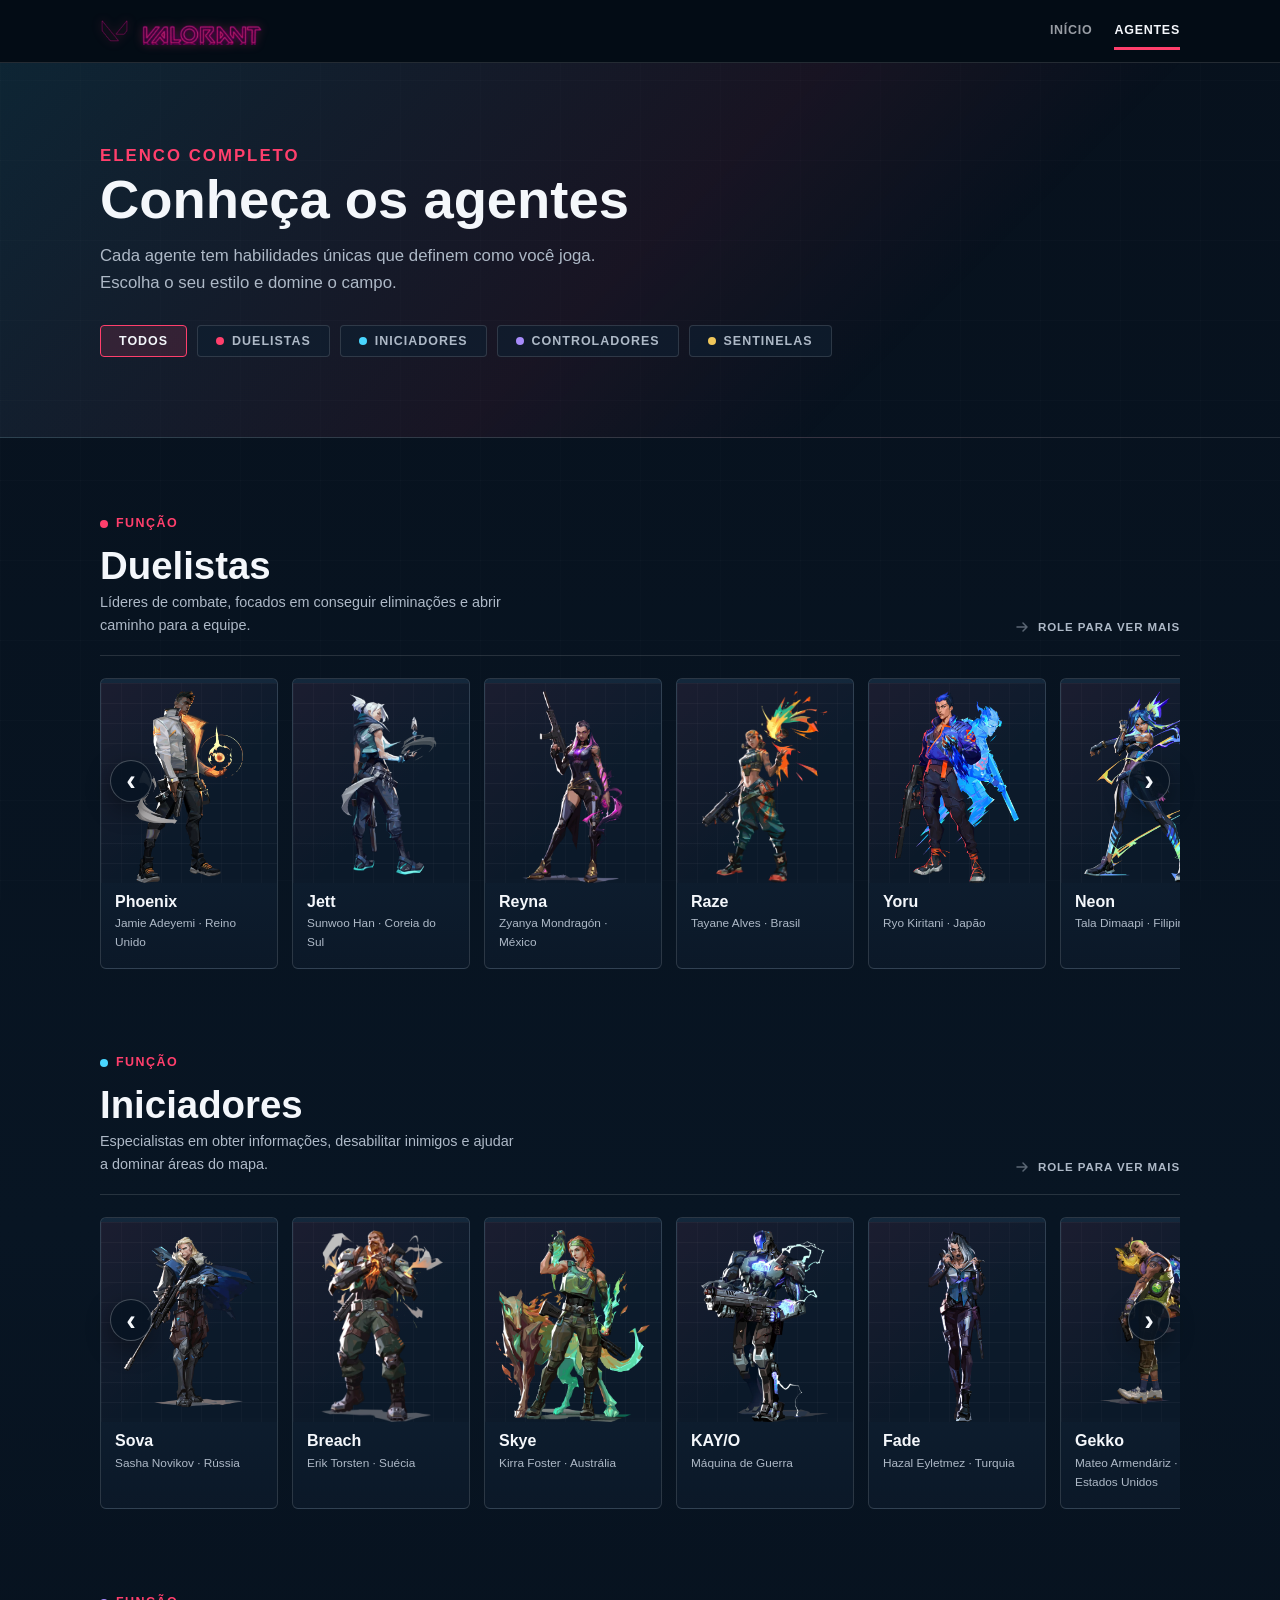
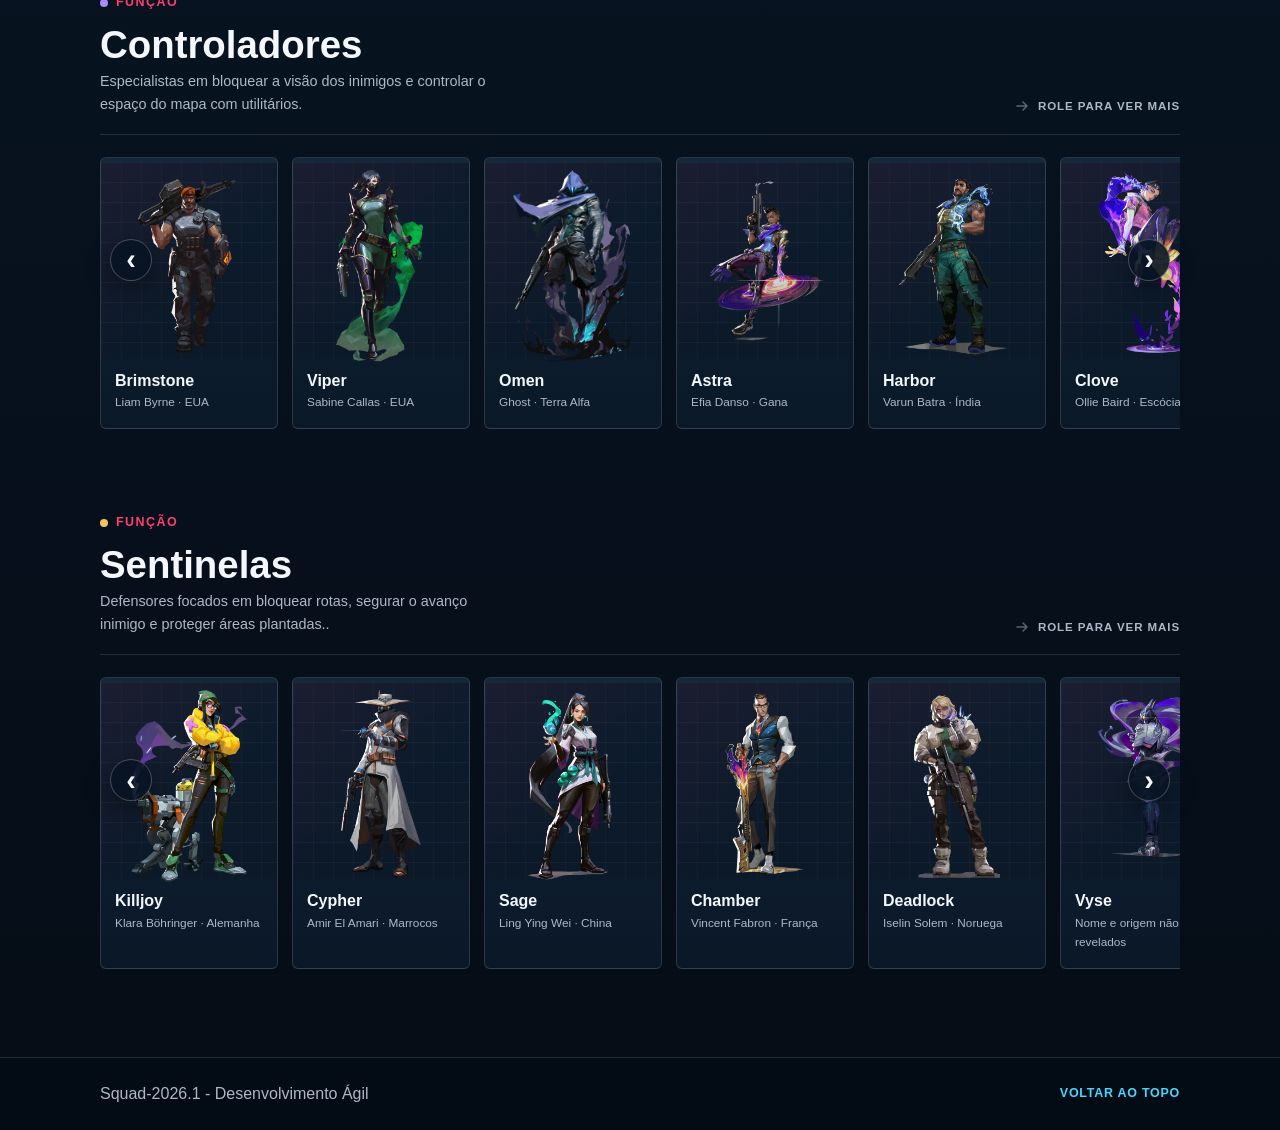
==== commit be0d53e5: "Improve beginner guide and agent catalog" ====
--- a/agentes.html
+++ b/agentes.html
@@ -92,7 +92,7 @@
                                     <circle cx="20" cy="14" r="7" stroke="currentColor" stroke-width="1.5" />
                                     <path d="M6 36c0-7.732 6.268-14 14-14s14 6.268 14 14" stroke="currentColor"
                                         stroke-width="1.5" stroke-linecap="round" />
-                                </svg><img class="agent-photo" src="assets/agentes/Phoenix.png" alt="Phoenix">
+                                </svg><img class="agent-photo" src="assets/agentes/Phoenix.webp" alt="Phoenix" loading="lazy" decoding="async">
                             </div>
                             <div class="agent-overlay-icon" aria-hidden="true">
                                 <svg width="14" height="14" viewBox="0 0 14 14" fill="none">
@@ -121,7 +121,7 @@
                                     <circle cx="20" cy="14" r="7" stroke="currentColor" stroke-width="1.5" />
                                     <path d="M6 36c0-7.732 6.268-14 14-14s14 6.268 14 14" stroke="currentColor"
                                         stroke-width="1.5" stroke-linecap="round" />
-                                </svg><img class="agent-photo" src="assets/agentes/Jett.png" alt="Jett">
+                                </svg><img class="agent-photo" src="assets/agentes/Jett.webp" alt="Jett" loading="lazy" decoding="async">
                             </div>
                             <div class="agent-overlay-icon" aria-hidden="true">
                                 <svg width="14" height="14" viewBox="0 0 14 14" fill="none">
@@ -151,7 +151,7 @@
                                     <circle cx="20" cy="14" r="7" stroke="currentColor" stroke-width="1.5" />
                                     <path d="M6 36c0-7.732 6.268-14 14-14s14 6.268 14 14" stroke="currentColor"
                                         stroke-width="1.5" stroke-linecap="round" />
-                                </svg><img class="agent-photo" src="assets/agentes/Reyna.png" alt="Reyna">
+                                </svg><img class="agent-photo" src="assets/agentes/Reyna.webp" alt="Reyna" loading="lazy" decoding="async">
                             </div>
                             <div class="agent-overlay-icon" aria-hidden="true">
                                 <svg width="14" height="14" viewBox="0 0 14 14" fill="none">
@@ -181,7 +181,7 @@
                                     <circle cx="20" cy="14" r="7" stroke="currentColor" stroke-width="1.5" />
                                     <path d="M6 36c0-7.732 6.268-14 14-14s14 6.268 14 14" stroke="currentColor"
                                         stroke-width="1.5" stroke-linecap="round" />
-                                </svg><img class="agent-photo" src="assets/agentes/Raze.png" alt="Raze">
+                                </svg><img class="agent-photo" src="assets/agentes/Raze.webp" alt="Raze" loading="lazy" decoding="async">
                             </div>
                             <div class="agent-overlay-icon" aria-hidden="true">
                                 <svg width="14" height="14" viewBox="0 0 14 14" fill="none">
@@ -211,7 +211,7 @@
                                     <circle cx="20" cy="14" r="7" stroke="currentColor" stroke-width="1.5" />
                                     <path d="M6 36c0-7.732 6.268-14 14-14s14 6.268 14 14" stroke="currentColor"
                                         stroke-width="1.5" stroke-linecap="round" />
-                                </svg><img class="agent-photo" src="assets/agentes/Yoru.png" alt="Yoru">
+                                </svg><img class="agent-photo" src="assets/agentes/Yoru.webp" alt="Yoru" loading="lazy" decoding="async">
                             </div>
                             <div class="agent-overlay-icon" aria-hidden="true">
                                 <svg width="14" height="14" viewBox="0 0 14 14" fill="none">
@@ -241,7 +241,7 @@
                                     <circle cx="20" cy="14" r="7" stroke="currentColor" stroke-width="1.5" />
                                     <path d="M6 36c0-7.732 6.268-14 14-14s14 6.268 14 14" stroke="currentColor"
                                         stroke-width="1.5" stroke-linecap="round" />
-                                </svg><img class="agent-photo" src="assets/agentes/Neon.png" alt="Neon">
+                                </svg><img class="agent-photo" src="assets/agentes/Neon.webp" alt="Neon" loading="lazy" decoding="async">
                             </div>
                             <div class="agent-overlay-icon" aria-hidden="true">
                                 <svg width="14" height="14" viewBox="0 0 14 14" fill="none">
@@ -271,7 +271,7 @@
                                     <circle cx="20" cy="14" r="7" stroke="currentColor" stroke-width="1.5" />
                                     <path d="M6 36c0-7.732 6.268-14 14-14s14 6.268 14 14" stroke="currentColor"
                                         stroke-width="1.5" stroke-linecap="round" />
-                                </svg><img class="agent-photo" src="assets/agentes/Iso.png" alt="Iso">
+                                </svg><img class="agent-photo" src="assets/agentes/Iso.webp" alt="Iso" loading="lazy" decoding="async">
                             </div>
                             <div class="agent-overlay-icon" aria-hidden="true">
                                 <svg width="14" height="14" viewBox="0 0 14 14" fill="none">
@@ -281,6 +281,36 @@
                             <div class="agent-info">
                                 <p class="agent-name">Iso</p>
                                 <p class="agent-real-name">Zhao Yu Li · China</p>
+                            </div>
+                        </div>
+
+                        <div class="agent-card" role="listitem" tabindex="0" data-agent="waylay" data-name="Waylay"
+                            data-realname="Ariya Saengkaew · Tailândia" data-role="duelista"
+                            data-bio="Waylay é uma Radiante prismática da Tailândia que se transforma em pura luz para atravessar o campo de batalha, atingir seus alvos e recuar rapidamente."
+                            data-ab1key="Q" data-ab1name="Saturação"
+                            data-ab1desc="Lança um aglomerado de luz que explode ao tocar o chão e reduz bastante o movimento e a velocidade das armas."
+                            data-ab2key="E" data-ab2name="Refração"
+                            data-ab2desc="Cria um ponto de retorno e permite que Waylay volte rapidamente até ele como uma partícula de luz invulnerável."
+                            data-ab3key="C" data-ab3name="Velocidade da Luz"
+                            data-ab3desc="Concede impulsos rápidos de movimento; o primeiro também permite subir."
+                            data-ab4key="X" data-ab4name="Caminhos Convergentes"
+                            data-ab4desc="Projeta um feixe de luz que acelera Waylay e reduz o movimento e a velocidade das armas dos jogadores atingidos."
+                            aria-label="Ver detalhes de Waylay">
+                            <div class="agent-photo-placeholder">
+                                <svg width="40" height="40" viewBox="0 0 40 40" fill="none">
+                                    <circle cx="20" cy="14" r="7" stroke="currentColor" stroke-width="1.5" />
+                                    <path d="M6 36c0-7.732 6.268-14 14-14s14 6.268 14 14" stroke="currentColor"
+                                        stroke-width="1.5" stroke-linecap="round" />
+                                </svg><img class="agent-photo" src="assets/agentes/Waylay.webp" alt="Waylay" loading="lazy" decoding="async">
+                            </div>
+                            <div class="agent-overlay-icon" aria-hidden="true">
+                                <svg width="14" height="14" viewBox="0 0 14 14" fill="none">
+                                    <path d="M7 1v12M1 7h12" stroke="white" stroke-width="1.8" stroke-linecap="round" />
+                                </svg>
+                            </div>
+                            <div class="agent-info">
+                                <p class="agent-name">Waylay</p>
+                                <p class="agent-real-name">Ariya Saengkaew · Tailândia</p>
                             </div>
                         </div>
 
@@ -326,7 +356,7 @@
                                     <circle cx="20" cy="14" r="7" stroke="currentColor" stroke-width="1.5" />
                                     <path d="M6 36c0-7.732 6.268-14 14-14s14 6.268 14 14" stroke="currentColor"
                                         stroke-width="1.5" stroke-linecap="round" />
-                                </svg><img class="agent-photo" src="assets/agentes/Sova.png" alt="Sova">
+                                </svg><img class="agent-photo" src="assets/agentes/Sova.webp" alt="Sova" loading="lazy" decoding="async">
                             </div>
                             <div class="agent-overlay-icon" aria-hidden="true">
                                 <svg width="14" height="14" viewBox="0 0 14 14" fill="none">
@@ -357,7 +387,7 @@
                                     <path d="M6 36c0-7.732 6.268-14 14-14s14 6.268 14 14" stroke="currentColor"
                                         stroke-width="1.5" stroke-linecap="round" />
                                 </svg>
-                                <img class="agent-photo" src="assets/agentes/Breach.png" alt="Breach">
+                                <img class="agent-photo" src="assets/agentes/Breach.webp" alt="Breach" loading="lazy" decoding="async">
                             </div>
                             <div class="agent-overlay-icon" aria-hidden="true">
                                 <svg width="14" height="14" viewBox="0 0 14 14" fill="none">
@@ -387,7 +417,7 @@
                                     <circle cx="20" cy="14" r="7" stroke="currentColor" stroke-width="1.5" />
                                     <path d="M6 36c0-7.732 6.268-14 14-14s14 6.268 14 14" stroke="currentColor"
                                         stroke-width="1.5" stroke-linecap="round" />
-                                </svg><img class="agent-photo" src="assets/agentes/Skye.png" alt="Skye">
+                                </svg><img class="agent-photo" src="assets/agentes/Skye.webp" alt="Skye" loading="lazy" decoding="async">
                             </div>
                             <div class="agent-overlay-icon" aria-hidden="true">
                                 <svg width="14" height="14" viewBox="0 0 14 14" fill="none">
@@ -417,7 +447,7 @@
                                     <circle cx="20" cy="14" r="7" stroke="currentColor" stroke-width="1.5" />
                                     <path d="M6 36c0-7.732 6.268-14 14-14s14 6.268 14 14" stroke="currentColor"
                                         stroke-width="1.5" stroke-linecap="round" />
-                                </svg><img class="agent-photo" src="assets/agentes/KAYO.png" alt="KAY/O">
+                                </svg><img class="agent-photo" src="assets/agentes/KAYO.webp" alt="KAY/O" loading="lazy" decoding="async">
                             </div>
                             <div class="agent-overlay-icon" aria-hidden="true">
                                 <svg width="14" height="14" viewBox="0 0 14 14" fill="none">
@@ -447,7 +477,7 @@
                                     <circle cx="20" cy="14" r="7" stroke="currentColor" stroke-width="1.5" />
                                     <path d="M6 36c0-7.732 6.268-14 14-14s14 6.268 14 14" stroke="currentColor"
                                         stroke-width="1.5" stroke-linecap="round" />
-                                </svg><img class="agent-photo" src="assets/agentes/Fade.png" alt="Fade">
+                                </svg><img class="agent-photo" src="assets/agentes/Fade.webp" alt="Fade" loading="lazy" decoding="async">
                             </div>
                             <div class="agent-overlay-icon" aria-hidden="true">
                                 <svg width="14" height="14" viewBox="0 0 14 14" fill="none">
@@ -477,7 +507,7 @@
                                     <circle cx="20" cy="14" r="7" stroke="currentColor" stroke-width="1.5" />
                                     <path d="M6 36c0-7.732 6.268-14 14-14s14 6.268 14 14" stroke="currentColor"
                                         stroke-width="1.5" stroke-linecap="round" />
-                                </svg><img class="agent-photo" src="assets/agentes/Gekko.png" alt="Gekko">
+                                </svg><img class="agent-photo" src="assets/agentes/Gekko.webp" alt="Gekko" loading="lazy" decoding="async">
                             </div>
                             <div class="agent-overlay-icon" aria-hidden="true">
                                 <svg width="14" height="14" viewBox="0 0 14 14" fill="none">
@@ -507,7 +537,7 @@
                                     <circle cx="20" cy="14" r="7" stroke="currentColor" stroke-width="1.5" />
                                     <path d="M6 36c0-7.732 6.268-14 14-14s14 6.268 14 14" stroke="currentColor"
                                         stroke-width="1.5" stroke-linecap="round" />
-                                </svg><img class="agent-photo" src="assets/agentes/Tejo.png" alt="Tejo">
+                                </svg><img class="agent-photo" src="assets/agentes/Tejo.webp" alt="Tejo" loading="lazy" decoding="async">
                             </div>
                             <div class="agent-overlay-icon" aria-hidden="true">
                                 <svg width="14" height="14" viewBox="0 0 14 14" fill="none">
@@ -562,7 +592,7 @@
                                     <circle cx="20" cy="14" r="7" stroke="currentColor" stroke-width="1.5" />
                                     <path d="M6 36c0-7.732 6.268-14 14-14s14 6.268 14 14" stroke="currentColor"
                                         stroke-width="1.5" stroke-linecap="round" />
-                                </svg><img class="agent-photo" src="assets/agentes/Brimstone.png" alt="Brimstone">
+                                </svg><img class="agent-photo" src="assets/agentes/Brimstone.webp" alt="Brimstone" loading="lazy" decoding="async">
                             </div>
                             <div class="agent-overlay-icon" aria-hidden="true">
                                 <svg width="14" height="14" viewBox="0 0 14 14" fill="none">
@@ -592,7 +622,7 @@
                                     <circle cx="20" cy="14" r="7" stroke="currentColor" stroke-width="1.5" />
                                     <path d="M6 36c0-7.732 6.268-14 14-14s14 6.268 14 14" stroke="currentColor"
                                         stroke-width="1.5" stroke-linecap="round" />
-                                </svg><img class="agent-photo" src="assets/agentes/Viper.png" alt="Viper">
+                                </svg><img class="agent-photo" src="assets/agentes/Viper.webp" alt="Viper" loading="lazy" decoding="async">
                             </div>
                             <div class="agent-overlay-icon" aria-hidden="true">
                                 <svg width="14" height="14" viewBox="0 0 14 14" fill="none">
@@ -606,7 +636,7 @@
                         </div>
 
                         <div class="agent-card" role="listitem" tabindex="0" data-agent="omen" data-name="Omen"
-                            data-realname="Desconhecido" data-role="controlador"
+                            data-realname="Ghost · Terra Alfa" data-role="controlador"
                             data-bio="Omen é uma entidade sombria de origem misteriosa. Ele se move nas sombras, cega inimigos com flashes psíquicas e pode se teletransportar pelo mapa inteiro."
                             data-ab1key="Q" data-ab1name="Paranoia"
                             data-ab1desc="Projétil invisível de sombra que surdeia e cega qualquer inimigo atingido."
@@ -622,7 +652,7 @@
                                     <circle cx="20" cy="14" r="7" stroke="currentColor" stroke-width="1.5" />
                                     <path d="M6 36c0-7.732 6.268-14 14-14s14 6.268 14 14" stroke="currentColor"
                                         stroke-width="1.5" stroke-linecap="round" />
-                                </svg><img class="agent-photo" src="assets/agentes/Omen.png" alt="Omen">
+                                </svg><img class="agent-photo" src="assets/agentes/Omen.webp" alt="Omen" loading="lazy" decoding="async">
                             </div>
                             <div class="agent-overlay-icon" aria-hidden="true">
                                 <svg width="14" height="14" viewBox="0 0 14 14" fill="none">
@@ -631,7 +661,7 @@
                             </div>
                             <div class="agent-info">
                                 <p class="agent-name">Omen</p>
-                                <p class="agent-real-name">Desconhecido</p>
+                                <p class="agent-real-name">Ghost · Terra Alfa</p>
                             </div>
                         </div>
 
@@ -652,7 +682,7 @@
                                     <circle cx="20" cy="14" r="7" stroke="currentColor" stroke-width="1.5" />
                                     <path d="M6 36c0-7.732 6.268-14 14-14s14 6.268 14 14" stroke="currentColor"
                                         stroke-width="1.5" stroke-linecap="round" />
-                                </svg><img class="agent-photo" src="assets/agentes/Astra.png" alt="Astra">
+                                </svg><img class="agent-photo" src="assets/agentes/Astra.webp" alt="Astra" loading="lazy" decoding="async">
                             </div>
                             <div class="agent-overlay-icon" aria-hidden="true">
                                 <svg width="14" height="14" viewBox="0 0 14 14" fill="none">
@@ -682,7 +712,7 @@
                                     <circle cx="20" cy="14" r="7" stroke="currentColor" stroke-width="1.5" />
                                     <path d="M6 36c0-7.732 6.268-14 14-14s14 6.268 14 14" stroke="currentColor"
                                         stroke-width="1.5" stroke-linecap="round" />
-                                </svg><img class="agent-photo" src="assets/agentes/Harbor.png" alt="Harbor">
+                                </svg><img class="agent-photo" src="assets/agentes/Harbor.webp" alt="Harbor" loading="lazy" decoding="async">
                             </div>
                             <div class="agent-overlay-icon" aria-hidden="true">
                                 <svg width="14" height="14" viewBox="0 0 14 14" fill="none">
@@ -712,7 +742,7 @@
                                     <circle cx="20" cy="14" r="7" stroke="currentColor" stroke-width="1.5" />
                                     <path d="M6 36c0-7.732 6.268-14 14-14s14 6.268 14 14" stroke="currentColor"
                                         stroke-width="1.5" stroke-linecap="round" />
-                                </svg><img class="agent-photo" src="assets/agentes/Clove.png" alt="Clove">
+                                </svg><img class="agent-photo" src="assets/agentes/Clove.webp" alt="Clove" loading="lazy" decoding="async">
                             </div>
                             <div class="agent-overlay-icon" aria-hidden="true">
                                 <svg width="14" height="14" viewBox="0 0 14 14" fill="none">
@@ -722,6 +752,36 @@
                             <div class="agent-info">
                                 <p class="agent-name">Clove</p>
                                 <p class="agent-real-name">Ollie Baird · Escócia</p>
+                            </div>
+                        </div>
+
+                        <div class="agent-card" role="listitem" tabindex="0" data-agent="miks" data-name="Miks"
+                            data-realname="Adrijan Vidović · Croácia" data-role="controlador"
+                            data-bio="Diretamente da Croácia, Miks canaliza energia sonora para coordenar o esquadrão, apoiar aliados e ditar o ritmo do campo de batalha."
+                            data-ab1key="Q" data-ab1name="Harmonia"
+                            data-ab1desc="Concede estímulo de combate e velocidade a Miks e a um aliado, renovando o efeito a cada abate."
+                            data-ab2key="E" data-ab2name="Ressonância"
+                            data-ab2desc="Abre um mapa tático para posicionar fumaças nos locais selecionados."
+                            data-ab3key="C" data-ab3name="Pulso M"
+                            data-ab3desc="Posiciona um dispositivo sonoro que pode alternar entre ondas de cura e de concussão."
+                            data-ab4key="X" data-ab4name="Melodia Sísmica"
+                            data-ab4desc="Lança energia sonora para frente, empurrando e aplicando surdez e lentidão aos jogadores."
+                            aria-label="Ver detalhes de Miks">
+                            <div class="agent-photo-placeholder">
+                                <svg width="40" height="40" viewBox="0 0 40 40" fill="none">
+                                    <circle cx="20" cy="14" r="7" stroke="currentColor" stroke-width="1.5" />
+                                    <path d="M6 36c0-7.732 6.268-14 14-14s14 6.268 14 14" stroke="currentColor"
+                                        stroke-width="1.5" stroke-linecap="round" />
+                                </svg><img class="agent-photo" src="assets/agentes/Miks.webp" alt="Miks" loading="lazy" decoding="async">
+                            </div>
+                            <div class="agent-overlay-icon" aria-hidden="true">
+                                <svg width="14" height="14" viewBox="0 0 14 14" fill="none">
+                                    <path d="M7 1v12M1 7h12" stroke="white" stroke-width="1.8" stroke-linecap="round" />
+                                </svg>
+                            </div>
+                            <div class="agent-info">
+                                <p class="agent-name">Miks</p>
+                                <p class="agent-real-name">Adrijan Vidović · Croácia</p>
                             </div>
                         </div>
 
@@ -767,7 +827,7 @@
                                     <circle cx="20" cy="14" r="7" stroke="currentColor" stroke-width="1.5" />
                                     <path d="M6 36c0-7.732 6.268-14 14-14s14 6.268 14 14" stroke="currentColor"
                                         stroke-width="1.5" stroke-linecap="round" />
-                                </svg><img class="agent-photo" src="assets/agentes/Killjoy.png" alt="Killjoy">
+                                </svg><img class="agent-photo" src="assets/agentes/Killjoy.webp" alt="Killjoy" loading="lazy" decoding="async">
                             </div>
                             <div class="agent-overlay-icon" aria-hidden="true">
                                 <svg width="14" height="14" viewBox="0 0 14 14" fill="none">
@@ -797,7 +857,7 @@
                                     <circle cx="20" cy="14" r="7" stroke="currentColor" stroke-width="1.5" />
                                     <path d="M6 36c0-7.732 6.268-14 14-14s14 6.268 14 14" stroke="currentColor"
                                         stroke-width="1.5" stroke-linecap="round" />
-                                </svg><img class="agent-photo" src="assets/agentes/Cypher.png" alt="Cypher">
+                                </svg><img class="agent-photo" src="assets/agentes/Cypher.webp" alt="Cypher" loading="lazy" decoding="async">
                             </div>
                             <div class="agent-overlay-icon" aria-hidden="true">
                                 <svg width="14" height="14" viewBox="0 0 14 14" fill="none">
@@ -826,7 +886,7 @@
                                     <circle cx="20" cy="14" r="7" stroke="currentColor" stroke-width="1.5" />
                                     <path d="M6 36c0-7.732 6.268-14 14-14s14 6.268 14 14" stroke="currentColor"
                                         stroke-width="1.5" stroke-linecap="round" />
-                                </svg><img class="agent-photo" src="assets/agentes/Sage.png" alt="Sage">
+                                </svg><img class="agent-photo" src="assets/agentes/Sage.webp" alt="Sage" loading="lazy" decoding="async">
                             </div>
                             <div class="agent-overlay-icon" aria-hidden="true">
                                 <svg width="14" height="14" viewBox="0 0 14 14" fill="none">
@@ -856,7 +916,7 @@
                                     <circle cx="20" cy="14" r="7" stroke="currentColor" stroke-width="1.5" />
                                     <path d="M6 36c0-7.732 6.268-14 14-14s14 6.268 14 14" stroke="currentColor"
                                         stroke-width="1.5" stroke-linecap="round" />
-                                </svg><img class="agent-photo" src="assets/agentes/Chamber.png" alt="Chamber">
+                                </svg><img class="agent-photo" src="assets/agentes/Chamber.webp" alt="Chamber" loading="lazy" decoding="async">
                             </div>
                             <div class="agent-overlay-icon" aria-hidden="true">
                                 <svg width="14" height="14" viewBox="0 0 14 14" fill="none">
@@ -886,7 +946,7 @@
                                     <circle cx="20" cy="14" r="7" stroke="currentColor" stroke-width="1.5" />
                                     <path d="M6 36c0-7.732 6.268-14 14-14s14 6.268 14 14" stroke="currentColor"
                                         stroke-width="1.5" stroke-linecap="round" />
-                                </svg><img class="agent-photo" src="assets/agentes/Deadlock.png" alt="Deadlock">
+                                </svg><img class="agent-photo" src="assets/agentes/Deadlock.webp" alt="Deadlock" loading="lazy" decoding="async">
                             </div>
                             <div class="agent-overlay-icon" aria-hidden="true">
                                 <svg width="14" height="14" viewBox="0 0 14 14" fill="none">
@@ -900,7 +960,7 @@
                         </div>
 
                         <div class="agent-card" role="listitem" tabindex="0" data-agent="vyse" data-name="Vyse"
-                            data-realname="Desconhecida" data-role="sentinela"
+                            data-realname="Nome e origem não revelados" data-role="sentinela"
                             data-bio="A mente metálica de Vyse prende o inimigo e desmantela seus planos usando metal líquido. De origem misteriosa, ela impõe respeito isolando alvos e inutilizando seu armamento."
                             data-ab1key="Q" data-ab1name="Shear"
                             data-ab1desc="Instala uma armadilha que, quando acionada, ergue uma parede indestrutível para separar o inimigo."
@@ -916,7 +976,7 @@
                                     <circle cx="20" cy="14" r="7" stroke="currentColor" stroke-width="1.5" />
                                     <path d="M6 36c0-7.732 6.268-14 14-14s14 6.268 14 14" stroke="currentColor"
                                         stroke-width="1.5" stroke-linecap="round" />
-                                </svg><img class="agent-photo" src="assets/agentes/Vyse.png" alt="Vyse">
+                                </svg><img class="agent-photo" src="assets/agentes/Vyse.webp" alt="Vyse" loading="lazy" decoding="async">
                             </div>
                             <div class="agent-overlay-icon" aria-hidden="true">
                                 <svg width="14" height="14" viewBox="0 0 14 14" fill="none">
@@ -925,7 +985,37 @@
                             </div>
                             <div class="agent-info">
                                 <p class="agent-name">Vyse</p>
-                                <p class="agent-real-name">Desconhecida</p>
+                                <p class="agent-real-name">Nome e origem não revelados</p>
+                            </div>
+                        </div>
+
+                        <div class="agent-card" role="listitem" tabindex="0" data-agent="veto" data-name="Veto"
+                            data-realname="Nome não revelado · Senegal" data-role="sentinela"
+                            data-bio="Veto é um agente senegalês com uma poderosa mutação genética. Ele anula tecnologias e habilidades inimigas para forçar confrontos baseados em troca de tiros."
+                            data-ab1key="Q" data-ab1name="Imobilidade"
+                            data-ab1desc="Cria uma armadilha que prende, causa surdez e deteriora os inimigos atingidos."
+                            data-ab2key="E" data-ab2name="Interceptador"
+                            data-ab2desc="Posiciona um dispositivo que destrói utilitários inimigos que poderiam atingir jogadores."
+                            data-ab3key="C" data-ab3name="Travessia"
+                            data-ab3desc="Posiciona um vórtice para o qual Veto pode se teleportar enquanto estiver no alcance."
+                            data-ab4key="X" data-ab4name="Evolução"
+                            data-ab4desc="Ativa uma mutação completa com estímulo de combate, regeneração e imunidade a efeitos negativos."
+                            aria-label="Ver detalhes de Veto">
+                            <div class="agent-photo-placeholder">
+                                <svg width="40" height="40" viewBox="0 0 40 40" fill="none">
+                                    <circle cx="20" cy="14" r="7" stroke="currentColor" stroke-width="1.5" />
+                                    <path d="M6 36c0-7.732 6.268-14 14-14s14 6.268 14 14" stroke="currentColor"
+                                        stroke-width="1.5" stroke-linecap="round" />
+                                </svg><img class="agent-photo" src="assets/agentes/Veto.webp" alt="Veto" loading="lazy" decoding="async">
+                            </div>
+                            <div class="agent-overlay-icon" aria-hidden="true">
+                                <svg width="14" height="14" viewBox="0 0 14 14" fill="none">
+                                    <path d="M7 1v12M1 7h12" stroke="white" stroke-width="1.8" stroke-linecap="round" />
+                                </svg>
+                            </div>
+                            <div class="agent-info">
+                                <p class="agent-name">Veto</p>
+                                <p class="agent-real-name">Nome não revelado · Senegal</p>
                             </div>
                         </div>
 
@@ -1001,10 +1091,31 @@
             });
 
             document.querySelectorAll('.agents-track').forEach(track => {
-                let isDown = false, startX, scrollLeft;
+                let isDown = false, startX, scrollLeft, hasDragged = false;
+                const wrapper = track.closest('.agents-track-wrapper');
+                const controls = document.createElement('div');
+                controls.className = 'track-controls';
+                controls.innerHTML = `
+                    <button class="track-button track-button-prev" type="button" aria-label="Ver agentes anteriores">‹</button>
+                    <button class="track-button track-button-next" type="button" aria-label="Ver próximos agentes">›</button>
+                `;
+                wrapper.appendChild(controls);
+
+                const scrollCards = direction => {
+                    const card = track.querySelector('.agent-card');
+                    const gap = Number.parseFloat(getComputedStyle(track).gap) || 14;
+                    track.scrollBy({
+                        left: direction * ((card?.offsetWidth || 178) + gap) * 2,
+                        behavior: 'smooth',
+                    });
+                };
+
+                controls.querySelector('.track-button-prev').addEventListener('click', () => scrollCards(-1));
+                controls.querySelector('.track-button-next').addEventListener('click', () => scrollCards(1));
 
                 track.addEventListener('mousedown', e => {
                     isDown = true;
+                    hasDragged = false;
                     startX = e.pageX - track.offsetLeft;
                     scrollLeft = track.scrollLeft;
                 });
@@ -1014,8 +1125,16 @@
                     if (!isDown) return;
                     e.preventDefault();
                     const x = e.pageX - track.offsetLeft;
+                    if (Math.abs(x - startX) > 5) hasDragged = true;
                     track.scrollLeft = scrollLeft - (x - startX) * 1.2;
                 });
+                track.addEventListener('click', e => {
+                    if (hasDragged) {
+                        e.preventDefault();
+                        e.stopPropagation();
+                        hasDragged = false;
+                    }
+                }, true);
             });
 
             const modal = document.getElementById('agentModal');
@@ -1079,6 +1198,15 @@
                 document.body.style.overflow = '';
             }
 
+            document.querySelectorAll('img.agent-photo').forEach(img => {
+                img.addEventListener('load', () => img.classList.add('is-loaded'));
+                img.addEventListener('error', () => {
+                    img.hidden = true;
+                    img.closest('.agent-photo-placeholder')?.classList.add('image-unavailable');
+                });
+                if (img.complete && img.naturalWidth) img.classList.add('is-loaded');
+            });
+
             document.querySelectorAll('.agent-card').forEach(card => {
                 card.addEventListener('click', () => openModal(card));
                 card.addEventListener('keydown', e => {
@@ -1094,4 +1222,4 @@
 
 </body>
 
-</html>+</html>
--- a/style.css
+++ b/style.css
@@ -82,22 +82,22 @@
     /* Junta o símbolo com o nome do Valorant. */
     display: inline-flex;
     align-items: center;
-    gap: 9px;
+    gap: 7px;
     text-decoration: none;
     outline-offset: 8px;
 }
 
 .brand-mark {
-    width: 34px;
-    height: 34px;
+    width: 29px;
+    height: 29px;
     object-fit: contain;
-    filter: drop-shadow(0 0 9px rgba(255, 63, 108, 0.5));
+    filter: drop-shadow(0 0 5px rgba(255, 63, 108, 0.32));
 }
 
 .brand-wordmark {
-    width: 146px;
+    width: 136px;
     height: auto;
-    filter: brightness(1.55) saturate(1.35) drop-shadow(0 0 9px rgba(255, 63, 108, 0.42));
+    filter: brightness(1.32) saturate(1.14) drop-shadow(0 0 5px rgba(255, 63, 108, 0.24));
 }
 
 .nav-links {
@@ -238,7 +238,8 @@
 }
 
 .intro-section,
-.ranks-section {
+.ranks-section,
+.glossary-section {
     padding: clamp(48px, 7vw, 76px) 0;
 }
 
@@ -293,6 +294,77 @@
     margin-bottom: 0;
 }
 
+.learning-band {
+    padding: clamp(48px, 7vw, 76px) 0;
+    border-block: 1px solid var(--line);
+    background:
+        linear-gradient(110deg, rgba(255, 63, 108, 0.08), transparent 42%),
+        rgba(12, 26, 42, 0.56);
+}
+
+.match-steps {
+    display: grid;
+    grid-template-columns: repeat(2, minmax(0, 1fr));
+    gap: 14px;
+    margin: 0;
+    padding: 0;
+    list-style: none;
+}
+
+.match-steps li {
+    display: grid;
+    grid-template-columns: 44px 1fr;
+    gap: 16px;
+    padding: 22px;
+    border: 1px solid var(--line);
+    border-radius: 6px;
+    background: rgba(7, 17, 29, 0.76);
+}
+
+.match-steps span {
+    display: grid;
+    width: 38px;
+    height: 38px;
+    place-items: center;
+    border: 1px solid rgba(73, 214, 255, 0.42);
+    border-radius: 50%;
+    color: var(--cyan);
+    font-weight: 900;
+}
+
+.match-steps h3 {
+    margin-bottom: 7px;
+}
+
+.match-steps p {
+    margin-bottom: 0;
+}
+
+.glossary-grid {
+    display: grid;
+    grid-template-columns: repeat(3, minmax(0, 1fr));
+    gap: 12px;
+    margin: 0;
+}
+
+.glossary-grid div {
+    padding: 20px;
+    border-top: 3px solid var(--accent);
+    background: rgba(16, 31, 48, 0.68);
+}
+
+.glossary-grid dt {
+    margin-bottom: 8px;
+    color: var(--text);
+    font-weight: 900;
+}
+
+.glossary-grid dd {
+    margin: 0;
+    color: var(--muted);
+    font-size: 0.9rem;
+}
+
 .platform-band {
     border-block: 1px solid var(--line);
     background: rgba(16, 31, 48, 0.6);
@@ -333,37 +405,48 @@
 .rank-showcase {
     /* Espaço da imagem dos elos. */
     margin: 30px 0 26px;
+    padding: 12px;
+    border: 1px solid rgba(255, 255, 255, 0.10);
+    background: rgba(4, 12, 22, 0.52);
 }
 
 .rank-showcase img {
     width: min(100%, 1040px);
     margin: 0 auto;
-    filter: drop-shadow(0 22px 34px rgba(0, 0, 0, 0.36));
-}
-
-.rank-list {
+    opacity: 0.93;
+    mix-blend-mode: screen;
+    filter: contrast(1.04) drop-shadow(0 18px 28px rgba(0, 0, 0, 0.28));
+}
+
+.next-step {
+    padding: 0 0 clamp(52px, 8vw, 88px);
+}
+
+.next-step-card {
     display: grid;
-    grid-template-columns: repeat(9, minmax(84px, 1fr));
-    gap: 8px;
-    margin: 0;
-    padding: 0;
-    list-style: none;
-}
-
-.rank-list li {
-    padding: 12px 10px;
-    border: 1px solid var(--line);
-    border-radius: 6px;
-    background: rgba(16, 31, 48, 0.72);
-    color: var(--text);
-    font-size: 0.9rem;
-    font-weight: 900;
-    text-align: center;
-}
-
-.rank-list li:last-child {
-    border-color: rgba(240, 198, 90, 0.62);
-    color: var(--gold);
+    grid-template-columns: minmax(0, 1fr) auto;
+    gap: 32px;
+    align-items: center;
+    padding: clamp(26px, 5vw, 44px);
+    border: 1px solid rgba(255, 63, 108, 0.4);
+    border-radius: 8px;
+    background:
+        linear-gradient(120deg, rgba(255, 63, 108, 0.15), rgba(73, 214, 255, 0.06)),
+        var(--panel);
+}
+
+.next-step-card h2 {
+    margin-bottom: 10px;
+}
+
+.next-step-card p:last-child {
+    max-width: 62ch;
+    margin-bottom: 0;
+}
+
+.next-step-card .btn-agentes {
+    margin-top: 0;
+    white-space: nowrap;
 }
 
 .site-footer {
@@ -418,9 +501,19 @@
         grid-template-columns: 1fr;
     }
 
-    .rank-list {
-        grid-template-columns: repeat(3, minmax(0, 1fr));
-    }
+    .match-steps,
+    .glossary-grid {
+        grid-template-columns: 1fr 1fr;
+    }
+
+    .next-step-card {
+        grid-template-columns: 1fr;
+    }
+
+    .next-step-card .btn-agentes {
+        justify-self: start;
+    }
+
 }
 
 @media (max-width: 640px) {
@@ -436,16 +529,21 @@
     }
 
     .brand-mark {
-        width: 30px;
-        height: 30px;
+        width: 27px;
+        height: 27px;
     }
 
     .brand-wordmark {
-        width: 118px;
+        width: 110px;
     }
 
     .nav-links {
         gap: 12px;
+    }
+
+    .nav-links a[href="#primeira-partida"],
+    .nav-links a[href="#elos"] {
+        display: none;
     }
 
     .nav-links a {
@@ -479,6 +577,21 @@
     .text-panel,
     .basics-grid article {
         padding: 18px;
+    }
+
+    .match-steps,
+    .glossary-grid {
+        grid-template-columns: 1fr;
+    }
+
+    .match-steps li {
+        grid-template-columns: 36px 1fr;
+        padding: 18px;
+    }
+
+    .match-steps span {
+        width: 32px;
+        height: 32px;
     }
 
     .footer-row {
@@ -629,16 +742,37 @@
     position: relative;
 }
 
-.agents-track-wrapper::after {
-    content: "";
+.track-controls {
     position: absolute;
-    top: 0;
-    right: 0;
-    bottom: 0;
-    width: 60px;
-    background: linear-gradient(to right, transparent, var(--bg));
+    z-index: 4;
+    top: 82px;
+    right: 10px;
+    left: 10px;
+    display: flex;
+    justify-content: space-between;
     pointer-events: none;
-    border-radius: 0 6px 6px 0;
+}
+
+.track-button {
+    width: 42px;
+    height: 42px;
+    border: 1px solid rgba(255, 255, 255, 0.24);
+    border-radius: 50%;
+    background: rgba(8, 21, 35, 0.9);
+    box-shadow: 0 8px 24px rgba(0, 0, 0, 0.38);
+    color: var(--text);
+    cursor: pointer;
+    font: 700 1.8rem/1 sans-serif;
+    pointer-events: auto;
+    transition: background 160ms, border-color 160ms, transform 160ms;
+}
+
+.track-button:hover,
+.track-button:focus-visible {
+    border-color: var(--accent);
+    background: var(--accent);
+    transform: scale(1.06);
+    outline: none;
 }
 
 .agents-track {
@@ -696,8 +830,9 @@
 .agent-photo {
     width: 100%;
     height: 200px;
-    object-fit: cover;
-    object-position: top center;
+    padding: 8px 8px 0;
+    object-fit: contain;
+    object-position: center bottom;
     display: block;
     background: rgba(12, 26, 42, 0.86);
 
@@ -706,6 +841,35 @@
         linear-gradient(rgba(255, 255, 255, 0.035) 1px, transparent 1px),
         linear-gradient(90deg, rgba(255, 255, 255, 0.025) 1px, transparent 1px);
     background-size: 100% 100%, 20px 20px, 20px 20px;
+    opacity: 0;
+    transition: opacity 180ms ease;
+}
+
+.agent-photo.is-loaded {
+    opacity: 1;
+}
+
+.agent-card[data-agent="waylay"] .agent-photo {
+    transform: scale(1.42);
+    transform-origin: center bottom;
+}
+
+.agent-card[data-agent="miks"] .agent-photo {
+    transform: scale(1.18);
+    transform-origin: center bottom;
+}
+
+.agent-card[data-agent="veto"] .agent-photo {
+    transform: scale(1.22);
+    transform-origin: center bottom;
+}
+
+.agent-photo-placeholder.image-unavailable::after {
+    content: "Imagem indisponível";
+}
+
+.agent-photo-placeholder.image-unavailable svg {
+    display: block;
 }
 
 .agent-photo-placeholder {
@@ -1048,4 +1212,4 @@
 .btn-agentes:hover {
     background: var(--accent-dark);
     transform: translateY(-2px);
-}+}
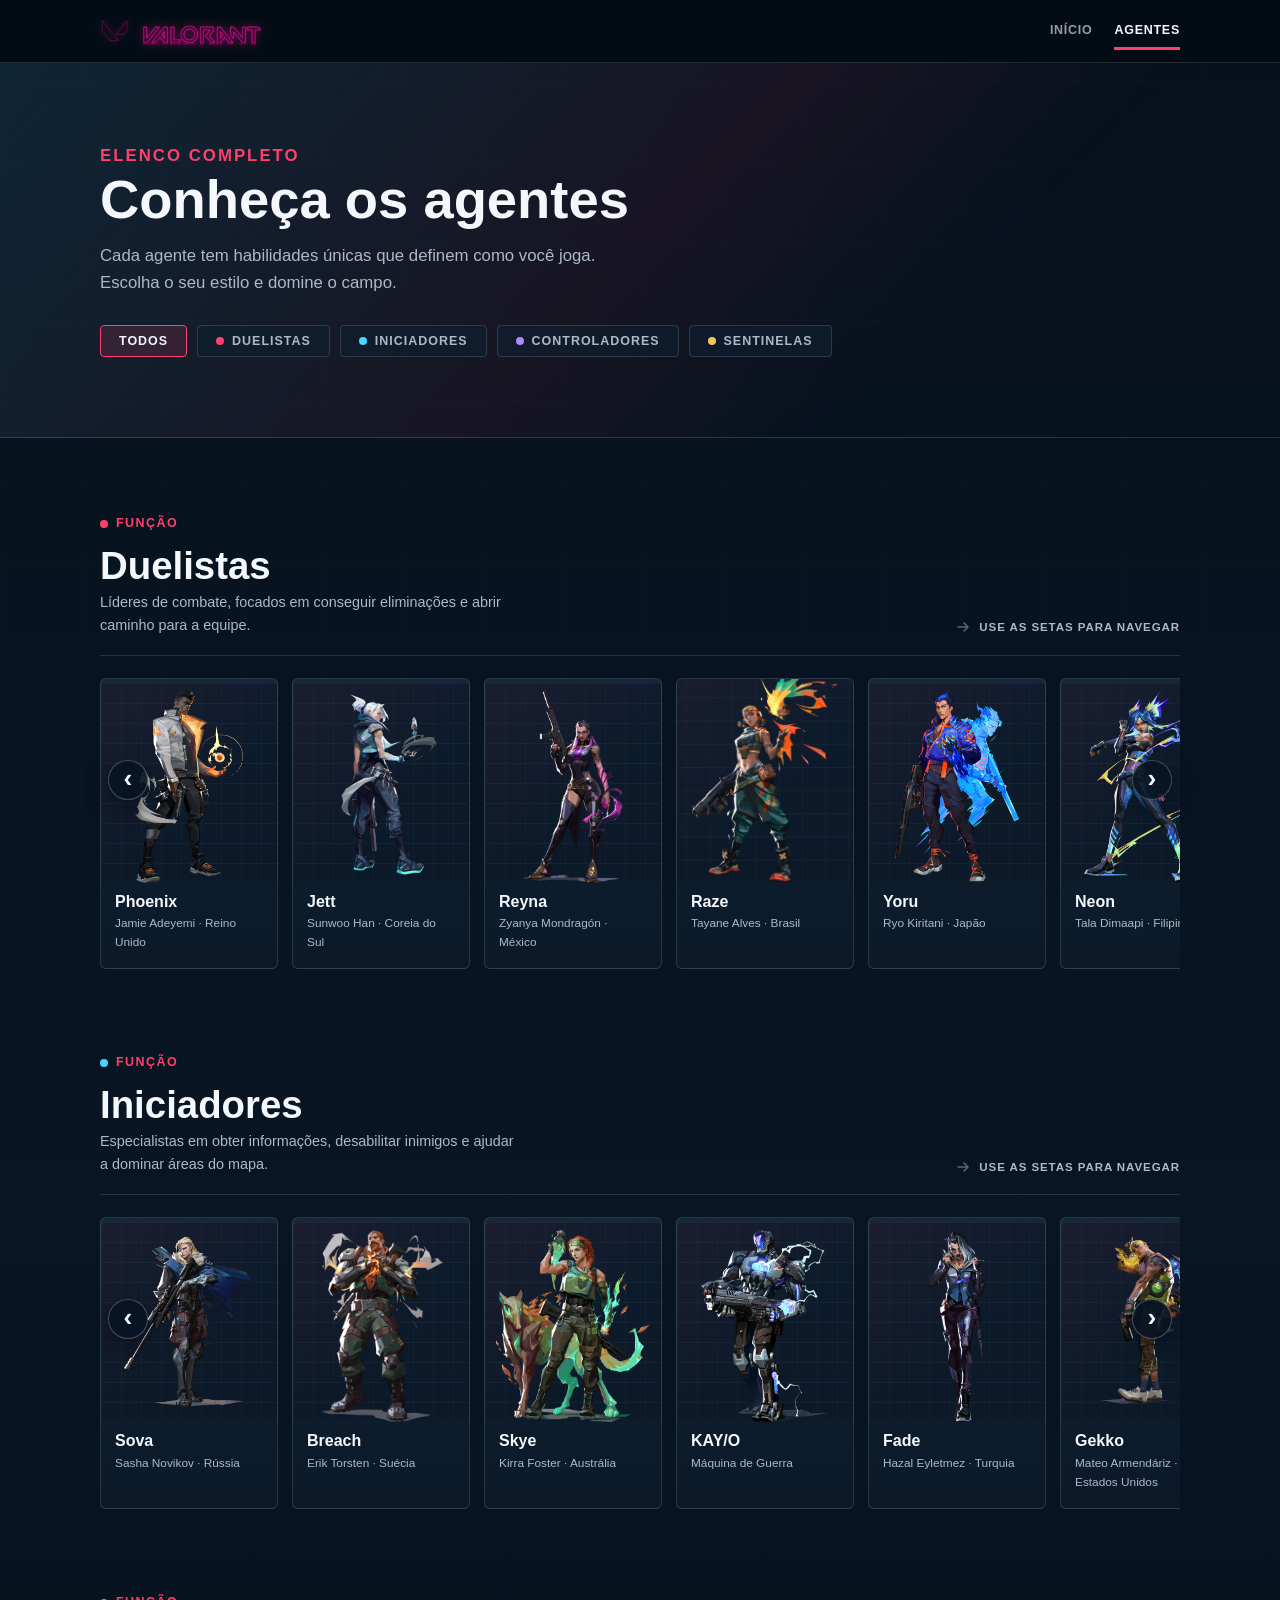
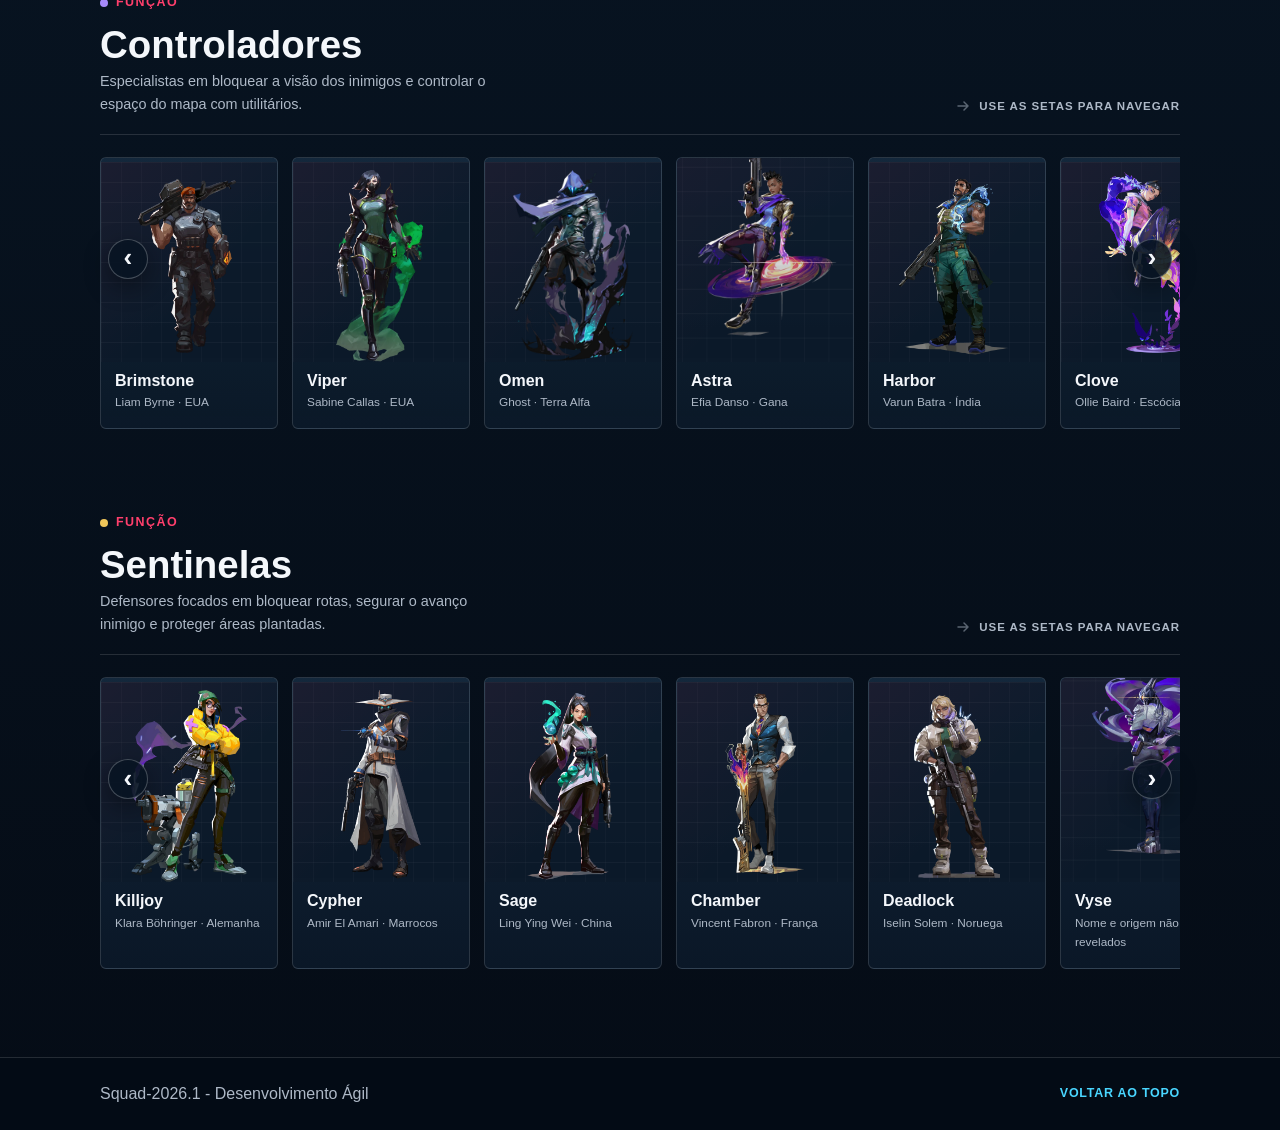
==== commit 85aca9e3: "Fix cached styles and agent presentation" ====
--- a/agentes.html
+++ b/agentes.html
@@ -5,7 +5,7 @@
     <meta charset="UTF-8">
     <meta name="viewport" content="width=device-width, initial-scale=1.0">
     <title>Valorant | Agentes</title>
-    <link rel="stylesheet" href="style.css">
+    <link rel="stylesheet" href="style.css?v=20260615-2">
 
 </head>
 
@@ -68,7 +68,7 @@
                             <path d="M3 8h10M9 4l4 4-4 4" stroke="currentColor" stroke-width="1.5"
                                 stroke-linecap="round" stroke-linejoin="round" />
                         </svg>
-                        Role para ver mais
+                        Use as setas para navegar
                     </span>
                 </div>
 
@@ -333,7 +333,7 @@
                             <path d="M3 8h10M9 4l4 4-4 4" stroke="currentColor" stroke-width="1.5"
                                 stroke-linecap="round" stroke-linejoin="round" />
                         </svg>
-                        Role para ver mais
+                        Use as setas para navegar
                     </span>
                 </div>
                 <div class="agents-track-wrapper">
@@ -569,7 +569,7 @@
                             <path d="M3 8h10M9 4l4 4-4 4" stroke="currentColor" stroke-width="1.5"
                                 stroke-linecap="round" stroke-linejoin="round" />
                         </svg>
-                        Role para ver mais
+                        Use as setas para navegar
                     </span>
                 </div>
                 <div class="agents-track-wrapper">
@@ -797,14 +797,14 @@
                             Função
                         </p>
                         <h2 id="role-sentinela" style="color:var(--text)">Sentinelas</h2>
-                        <p class="role-desc">Defensores focados em bloquear rotas, segurar o avanço inimigo e proteger áreas plantadas..</p>
+                        <p class="role-desc">Defensores focados em bloquear rotas, segurar o avanço inimigo e proteger áreas plantadas.</p>
                     </div>
                     <span class="scroll-hint" aria-hidden="true">
                         <svg width="16" height="16" viewBox="0 0 16 16" fill="none">
                             <path d="M3 8h10M9 4l4 4-4 4" stroke="currentColor" stroke-width="1.5"
                                 stroke-linecap="round" stroke-linejoin="round" />
                         </svg>
-                        Role para ver mais
+                        Use as setas para navegar
                     </span>
                 </div>
                 <div class="agents-track-wrapper">
--- a/style.css
+++ b/style.css
@@ -349,7 +349,9 @@
 
 .glossary-grid div {
     padding: 20px;
+    border: 1px solid var(--line);
     border-top: 3px solid var(--accent);
+    border-radius: 6px;
     background: rgba(16, 31, 48, 0.68);
 }
 
@@ -746,23 +748,26 @@
     position: absolute;
     z-index: 4;
     top: 82px;
-    right: 10px;
-    left: 10px;
+    right: 8px;
+    left: 8px;
     display: flex;
     justify-content: space-between;
     pointer-events: none;
 }
 
 .track-button {
-    width: 42px;
-    height: 42px;
+    display: grid;
+    width: 40px;
+    height: 40px;
+    padding: 0 0 3px;
+    place-items: center;
     border: 1px solid rgba(255, 255, 255, 0.24);
     border-radius: 50%;
     background: rgba(8, 21, 35, 0.9);
     box-shadow: 0 8px 24px rgba(0, 0, 0, 0.38);
     color: var(--text);
     cursor: pointer;
-    font: 700 1.8rem/1 sans-serif;
+    font: 700 1.65rem/1 Bahnschrift, "Trebuchet MS", sans-serif;
     pointer-events: auto;
     transition: background 160ms, border-color 160ms, transform 160ms;
 }
@@ -849,18 +854,38 @@
     opacity: 1;
 }
 
+.agent-card[data-agent="astra"] .agent-photo {
+    transform: scale(1.22);
+    transform-origin: center bottom;
+}
+
+.agent-card[data-agent="raze"] .agent-photo {
+    transform: scale(1.16);
+    transform-origin: center bottom;
+}
+
+.agent-card[data-agent="tejo"] .agent-photo {
+    transform: scale(1.12);
+    transform-origin: center bottom;
+}
+
+.agent-card[data-agent="vyse"] .agent-photo {
+    transform: scale(1.12);
+    transform-origin: center bottom;
+}
+
 .agent-card[data-agent="waylay"] .agent-photo {
-    transform: scale(1.42);
+    transform: scale(1.55);
     transform-origin: center bottom;
 }
 
 .agent-card[data-agent="miks"] .agent-photo {
-    transform: scale(1.18);
+    transform: scale(1.34);
     transform-origin: center bottom;
 }
 
 .agent-card[data-agent="veto"] .agent-photo {
-    transform: scale(1.22);
+    transform: scale(1.38);
     transform-origin: center bottom;
 }
 
